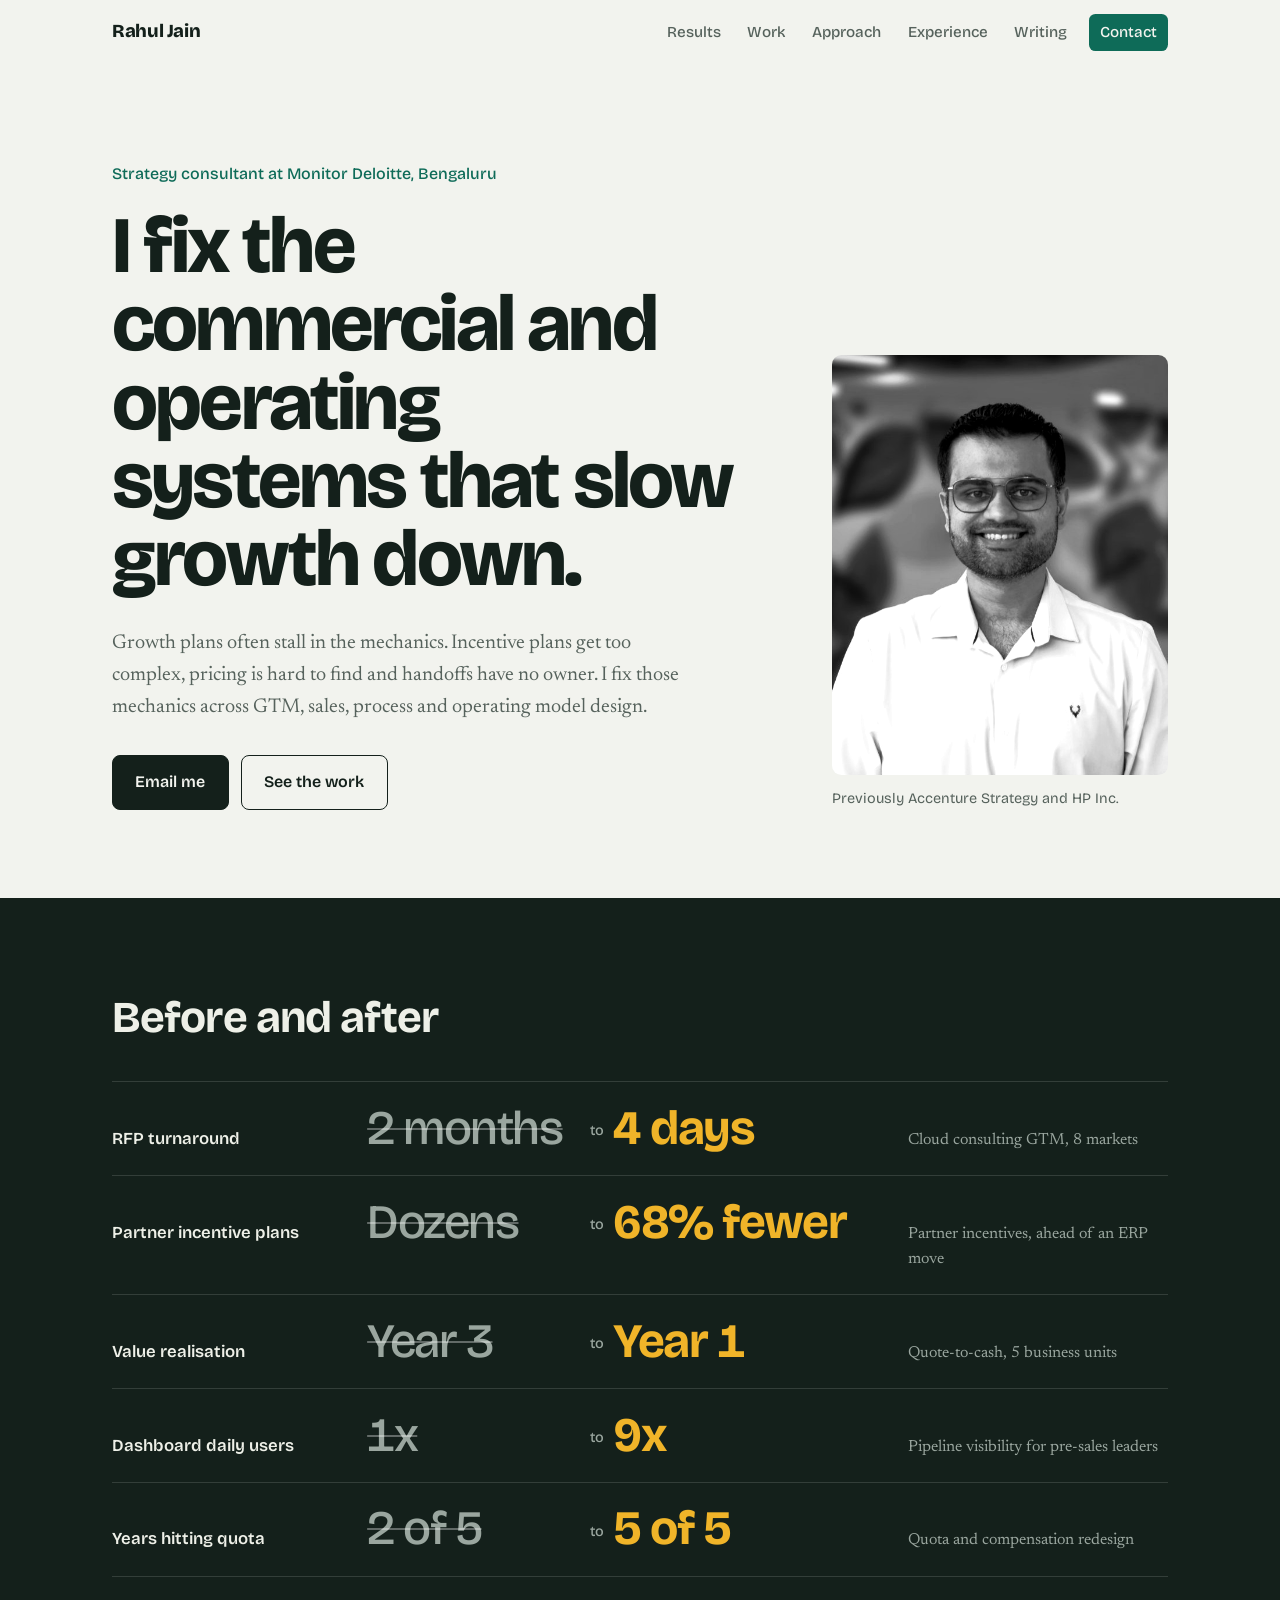
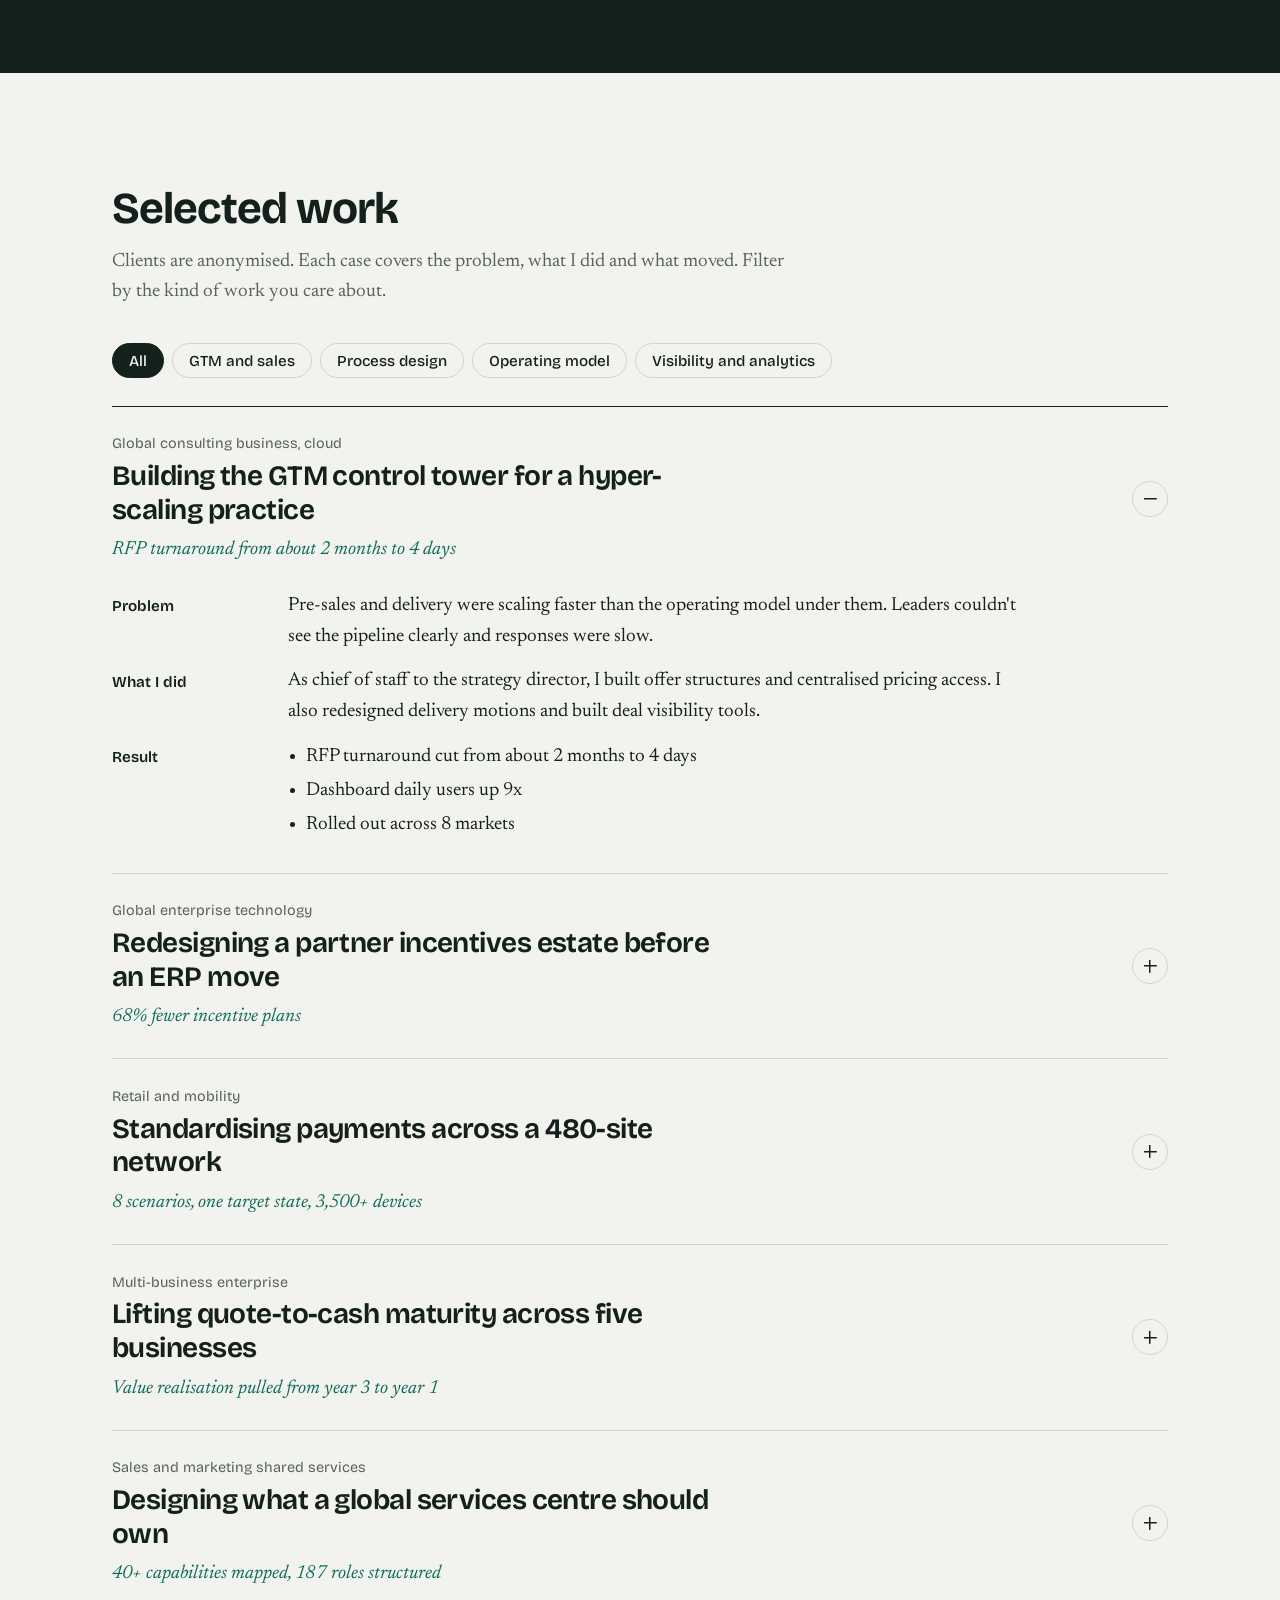
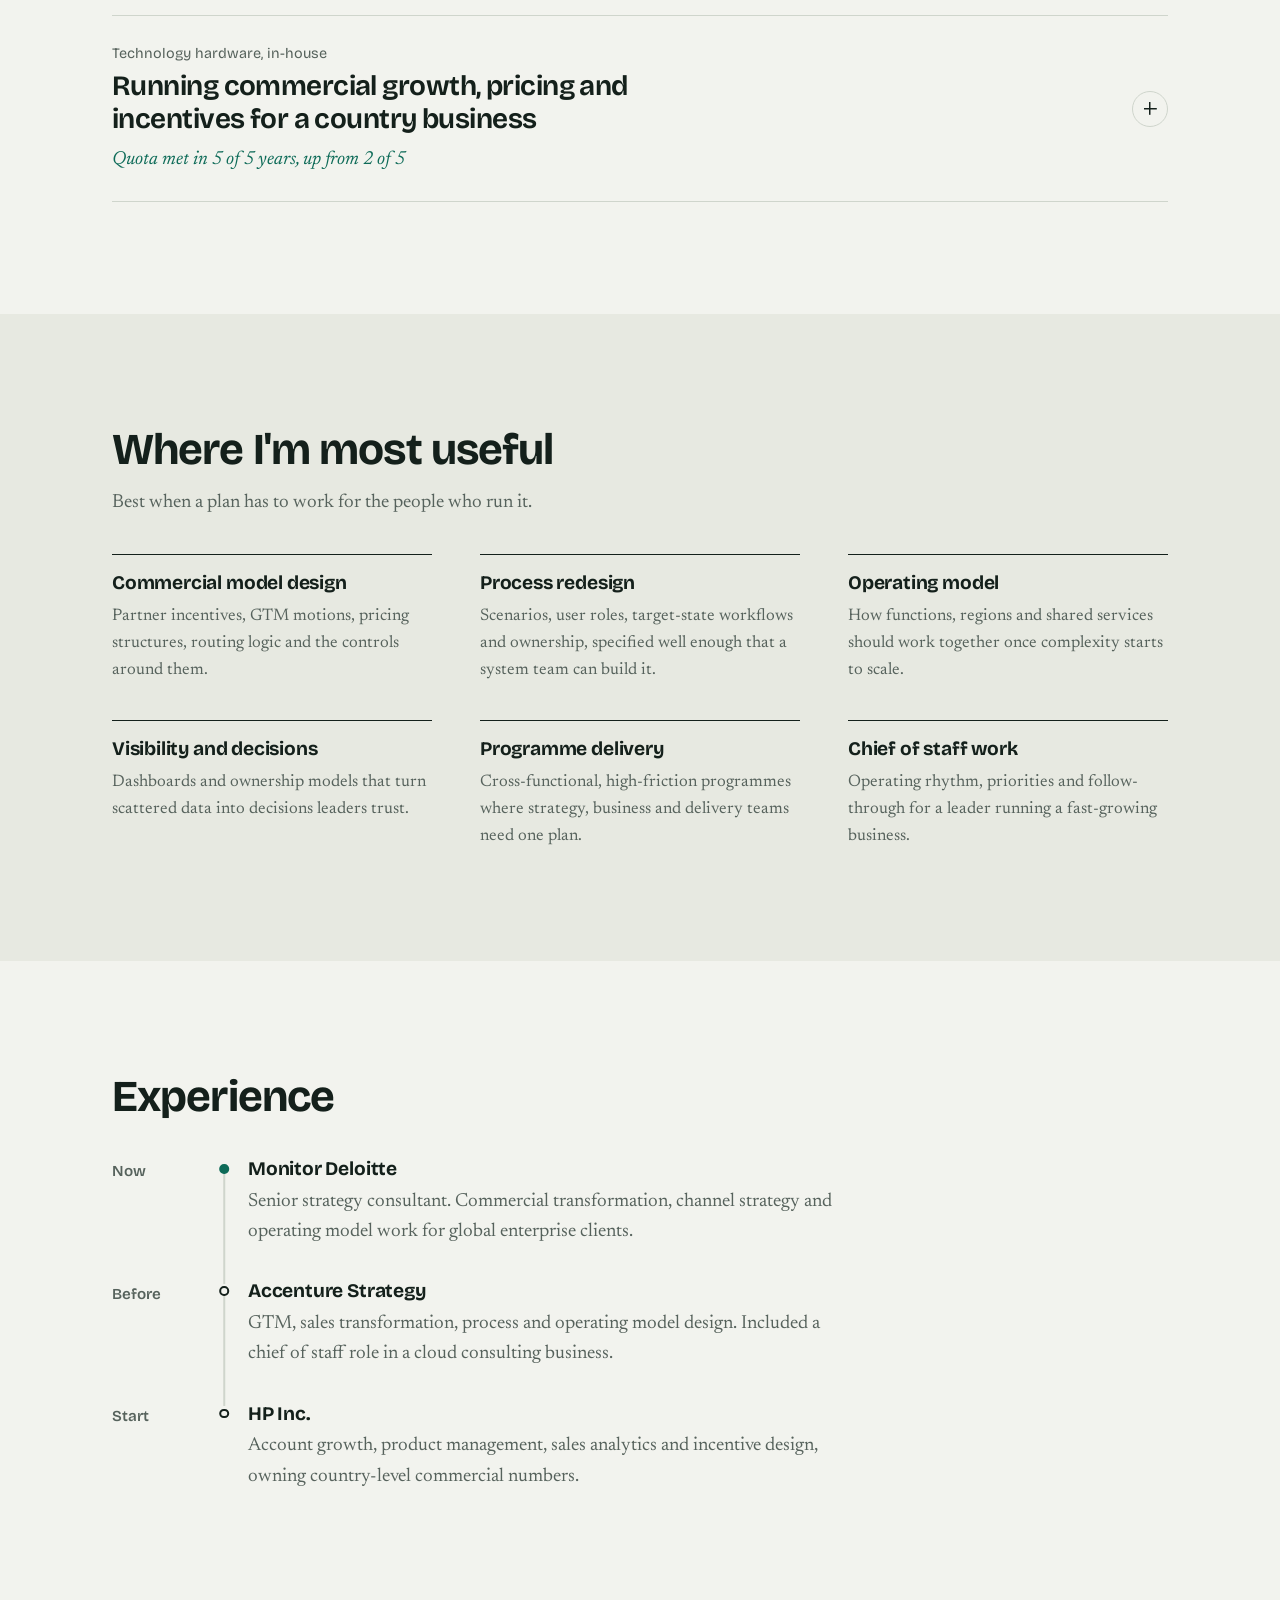
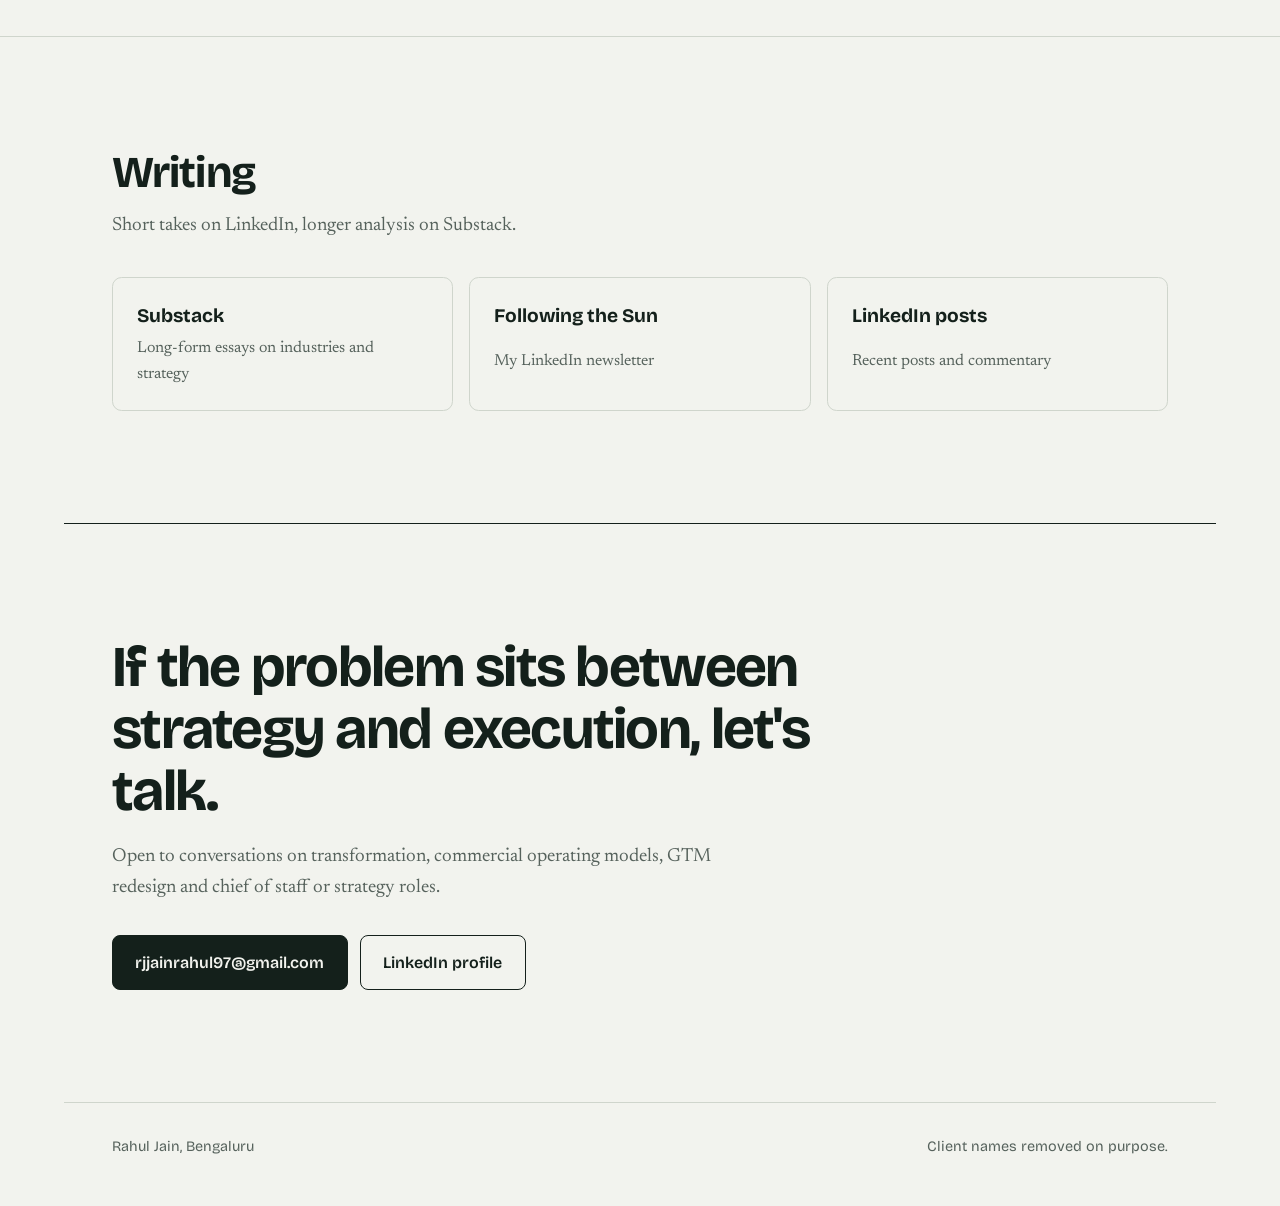
==== index.html @ ac982e10 "Launch personal site Co-Authored-By: Claude Opus 5.5 <noreply@anthropic.com> Claude-Session: https:/" ====
<!DOCTYPE html>
<html lang="en-GB">
<head>
    <meta charset="UTF-8">
    <meta name="viewport" content="width=device-width, initial-scale=1.0">
    <title>Rahul Jain | Strategy and transformation consultant</title>
    <meta name="description" content="Rahul Jain is a strategy and transformation consultant at Monitor Deloitte, Bengaluru. He redesigns GTM, commercial and operating systems so growth plans actually run.">
    <meta property="og:title" content="Rahul Jain | Strategy and transformation consultant">
    <meta property="og:description" content="Redesigning GTM, commercial and operating systems so growth plans actually run.">
    <meta property="og:image" content="./Profile.jpg">
    <meta name="theme-color" content="#f2f3ee">
    <link rel="preconnect" href="https://fonts.googleapis.com">
    <link rel="preconnect" href="https://fonts.gstatic.com" crossorigin>
    <link href="https://fonts.googleapis.com/css2?family=Bricolage+Grotesque:opsz,wght@12..96,400..800&family=Newsreader:ital,opsz,wght@0,6..72,400;0,6..72,500;1,6..72,400&display=swap" rel="stylesheet">
    <link rel="stylesheet" href="./styles.css">
</head>
<body>
    <a class="skip" href="#main">Skip to content</a>

    <header class="bar">
        <div class="bar-inner">
            <a class="name" href="#top">Rahul Jain</a>
            <nav aria-label="Sections">
                <a href="#shifts">Results</a>
                <a href="#work">Work</a>
                <a href="#approach">Approach</a>
                <a href="#experience">Experience</a>
                <a href="#writing">Writing</a>
                <a class="nav-cta" href="#contact">Contact</a>
            </nav>
        </div>
    </header>

    <main id="main">
        <section class="hero" id="top">
            <div class="hero-text">
                <p class="role">Strategy consultant at Monitor Deloitte, Bengaluru</p>
                <h1>I fix the commercial and operating systems that slow growth down.</h1>
                <p class="lede">Growth plans often stall in the mechanics. Incentive plans get too complex, pricing is hard to find and handoffs have no owner. I fix those mechanics across GTM, sales, process and operating model design.</p>
                <div class="actions">
                    <a class="btn btn-solid" href="mailto:rjjainrahul97@gmail.com">Email me</a>
                    <a class="btn btn-line" href="#work">See the work</a>
                </div>
            </div>
            <figure class="portrait">
                <img src="./Profile.jpg" alt="Rahul Jain" width="719" height="722">
                <figcaption>Previously Accenture Strategy and HP Inc.</figcaption>
            </figure>
        </section>

        <section class="shifts" id="shifts" aria-labelledby="shifts-title">
            <div class="wrap">
                <h2 id="shifts-title">Before and after</h2>
                <ol class="shift-list">
                    <li>
                        <a href="#case-cloud">
                            <span class="metric">RFP turnaround</span>
                            <span class="from">2 months</span>
                            <span class="to">4 days</span>
                            <span class="ctx">Cloud consulting GTM, 8 markets</span>
                        </a>
                    </li>
                    <li>
                        <a href="#case-incentives">
                            <span class="metric">Partner incentive plans</span>
                            <span class="from">Dozens</span>
                            <span class="to">68% fewer</span>
                            <span class="ctx">Partner incentives, ahead of an ERP move</span>
                        </a>
                    </li>
                    <li>
                        <a href="#case-qtc">
                            <span class="metric">Value realisation</span>
                            <span class="from">Year 3</span>
                            <span class="to">Year 1</span>
                            <span class="ctx">Quote-to-cash, 5 business units</span>
                        </a>
                    </li>
                    <li>
                        <a href="#case-cloud">
                            <span class="metric">Dashboard daily users</span>
                            <span class="from">1x</span>
                            <span class="to">9x</span>
                            <span class="ctx">Pipeline visibility for pre-sales leaders</span>
                        </a>
                    </li>
                    <li>
                        <a href="#case-growth">
                            <span class="metric">Years hitting quota</span>
                            <span class="from">2 of 5</span>
                            <span class="to">5 of 5</span>
                            <span class="ctx">Quota and compensation redesign</span>
                        </a>
                    </li>
                </ol>
            </div>
        </section>

        <section class="work wrap" id="work" aria-labelledby="work-title">
            <div class="head">
                <h2 id="work-title">Selected work</h2>
                <p>Clients are anonymised. Each case covers the problem, what I did and what moved. Filter by the kind of work you care about.</p>
            </div>

            <div class="filters" role="group" aria-label="Filter cases">
                <button type="button" aria-pressed="true" data-filter="all">All</button>
                <button type="button" aria-pressed="false" data-filter="gtm">GTM and sales</button>
                <button type="button" aria-pressed="false" data-filter="process">Process design</button>
                <button type="button" aria-pressed="false" data-filter="opmodel">Operating model</button>
                <button type="button" aria-pressed="false" data-filter="insight">Visibility and analytics</button>
            </div>

            <div class="cases">
                <details class="case" id="case-cloud" data-tags="gtm insight" open>
                    <summary>
                        <span class="sector">Global consulting business, cloud</span>
                        <span class="case-title">Building the GTM control tower for a hyper-scaling practice</span>
                        <span class="headline-result">RFP turnaround from about 2 months to 4 days</span>
                    </summary>
                    <div class="case-body">
                        <dl>
                            <dt>Problem</dt>
                            <dd>Pre-sales and delivery were scaling faster than the operating model under them. Leaders couldn't see the pipeline clearly and responses were slow.</dd>
                            <dt>What I did</dt>
                            <dd>As chief of staff to the strategy director, I built offer structures and centralised pricing access. I also redesigned delivery motions and built deal visibility tools.</dd>
                            <dt>Result</dt>
                            <dd>
                                <ul>
                                    <li>RFP turnaround cut from about 2 months to 4 days</li>
                                    <li>Dashboard daily users up 9x</li>
                                    <li>Rolled out across 8 markets</li>
                                </ul>
                            </dd>
                        </dl>
                    </div>
                </details>

                <details class="case" id="case-incentives" data-tags="gtm process">
                    <summary>
                        <span class="sector">Global enterprise technology</span>
                        <span class="case-title">Redesigning a partner incentives estate before an ERP move</span>
                        <span class="headline-result">68% fewer incentive plans</span>
                    </summary>
                    <div class="case-body">
                        <dl>
                            <dt>Problem</dt>
                            <dd>Dozens of incentive plans, unclear partner classifications and a legacy structure that couldn't support the coming ERP migration.</dd>
                            <dt>What I did</dt>
                            <dd>Assessed channel performance, partner types and product hierarchies. Then rebuilt the incentives framework to cut plans and tie payouts to revenue.</dd>
                            <dt>Result</dt>
                            <dd>
                                <ul>
                                    <li>Incentive plan count down 68%</li>
                                    <li>Payouts better aligned to revenue, so channel spend became easier to forecast</li>
                                    <li>A structure the new ERP can run without manual workarounds</li>
                                </ul>
                            </dd>
                        </dl>
                    </div>
                </details>

                <details class="case" id="case-payments" data-tags="process">
                    <summary>
                        <span class="sector">Retail and mobility</span>
                        <span class="case-title">Standardising payments across a 480-site network</span>
                        <span class="headline-result">8 scenarios, one target state, 3,500+ devices</span>
                    </summary>
                    <div class="case-body">
                        <dl>
                            <dt>Problem</dt>
                            <dd>Fragmented tools and inconsistent payment flows in a $4.3B revenue business. All of it had to move to one platform.</dd>
                            <dt>What I did</dt>
                            <dd>Mapped every scenario permutation, defined process ownership, documented target-state risks and dependencies, and planned the product transition.</dd>
                            <dt>Result</dt>
                            <dd>
                                <ul>
                                    <li>8 engagement scenarios standardised</li>
                                    <li>Transition logic for 3,500+ devices across 480 sites</li>
                                </ul>
                            </dd>
                        </dl>
                    </div>
                </details>

                <details class="case" id="case-qtc" data-tags="process gtm">
                    <summary>
                        <span class="sector">Multi-business enterprise</span>
                        <span class="case-title">Lifting quote-to-cash maturity across five businesses</span>
                        <span class="headline-result">Value realisation pulled from year 3 to year 1</span>
                    </summary>
                    <div class="case-body">
                        <dl>
                            <dt>Problem</dt>
                            <dd>Five business units sat at different maturity levels, with friction across quoting, commercial process and services operations. $1.2B turnover was at stake.</dd>
                            <dt>What I did</dt>
                            <dd>Ran current and target-state workshops and found the bottlenecks. Designed a staged path that reuses existing tools first and builds only the gaps.</dd>
                            <dt>Result</dt>
                            <dd>
                                <ul>
                                    <li>A phased roadmap across 5 business units</li>
                                    <li>First value expected in year 1 instead of year 3</li>
                                </ul>
                            </dd>
                        </dl>
                    </div>
                </details>

                <details class="case" id="case-gbs" data-tags="opmodel process">
                    <summary>
                        <span class="sector">Sales and marketing shared services</span>
                        <span class="case-title">Designing what a global services centre should own</span>
                        <span class="headline-result">40+ capabilities mapped, 187 roles structured</span>
                    </summary>
                    <div class="case-body">
                        <dl>
                            <dt>Problem</dt>
                            <dd>Nobody had a clear view of what to centralise or who owned each process. How the centre and business units should work together was also unclear.</dd>
                            <dt>What I did</dt>
                            <dd>Assessed the current state and mapped 40+ capability areas. Designed target-state processes and matched the organisation design to hiring waves.</dd>
                            <dt>Result</dt>
                            <dd>
                                <ul>
                                    <li>47 detailed process areas designed</li>
                                    <li>Future structure agreed for 187 FTE</li>
                                </ul>
                            </dd>
                        </dl>
                    </div>
                </details>

                <details class="case" id="case-growth" data-tags="gtm insight">
                    <summary>
                        <span class="sector">Technology hardware, in-house</span>
                        <span class="case-title">Running commercial growth, pricing and incentives for a country business</span>
                        <span class="headline-result">Quota met in 5 of 5 years, up from 2 of 5</span>
                    </summary>
                    <div class="case-body">
                        <dl>
                            <dt>Problem</dt>
                            <dd>Commercial teams needed sharper targeting, firmer pricing discipline and cleaner incentives to grow complex accounts.</dd>
                            <dt>What I did</dt>
                            <dd>Designed quota logic and revised compensation levers. Improved category mix and used customer-level analysis to grow large accounts.</dd>
                            <dt>Result</dt>
                            <dd>
                                <ul>
                                    <li>Above 100% of target across multiple years</li>
                                    <li>Premium portfolio and attach sales up 200%</li>
                                </ul>
                            </dd>
                        </dl>
                    </div>
                </details>
            </div>
            <p class="empty" hidden>No cases in this filter yet. <button type="button" data-filter="all">Show all work</button></p>
        </section>

        <section class="approach" id="approach" aria-labelledby="approach-title">
            <div class="wrap">
                <div class="head">
                    <h2 id="approach-title">Where I'm most useful</h2>
                    <p>Best when a plan has to work for the people who run it.</p>
                </div>
                <div class="approach-grid">
                    <div>
                        <h3>Commercial model design</h3>
                        <p>Partner incentives, GTM motions, pricing structures, routing logic and the controls around them.</p>
                    </div>
                    <div>
                        <h3>Process redesign</h3>
                        <p>Scenarios, user roles, target-state workflows and ownership, specified well enough that a system team can build it.</p>
                    </div>
                    <div>
                        <h3>Operating model</h3>
                        <p>How functions, regions and shared services should work together once complexity starts to scale.</p>
                    </div>
                    <div>
                        <h3>Visibility and decisions</h3>
                        <p>Dashboards and ownership models that turn scattered data into decisions leaders trust.</p>
                    </div>
                    <div>
                        <h3>Programme delivery</h3>
                        <p>Cross-functional, high-friction programmes where strategy, business and delivery teams need one plan.</p>
                    </div>
                    <div>
                        <h3>Chief of staff work</h3>
                        <p>Operating rhythm, priorities and follow-through for a leader running a fast-growing business.</p>
                    </div>
                </div>
            </div>
        </section>

        <section class="experience wrap" id="experience" aria-labelledby="exp-title">
            <div class="head">
                <h2 id="exp-title">Experience</h2>
            </div>
            <ol class="timeline">
                <li>
                    <span class="when">Now</span>
                    <div>
                        <h3>Monitor Deloitte</h3>
                        <p>Senior strategy consultant. Commercial transformation, channel strategy and operating model work for global enterprise clients.</p>
                    </div>
                </li>
                <li>
                    <span class="when">Before</span>
                    <div>
                        <h3>Accenture Strategy</h3>
                        <p>GTM, sales transformation, process and operating model design. Included a chief of staff role in a cloud consulting business.</p>
                    </div>
                </li>
                <li>
                    <span class="when">Start</span>
                    <div>
                        <h3>HP Inc.</h3>
                        <p>Account growth, product management, sales analytics and incentive design, owning country-level commercial numbers.</p>
                    </div>
                </li>
            </ol>
        </section>

        <section class="writing" id="writing" aria-labelledby="writing-title">
            <div class="wrap">
                <div class="head">
                    <h2 id="writing-title">Writing</h2>
                    <p>Short takes on LinkedIn, longer analysis on Substack.</p>
                </div>
                <ul class="links">
                    <li>
                        <a href="https://rjjainrahul97.substack.com/" target="_blank" rel="noreferrer">
                            <strong>Substack</strong>
                            <span>Long-form essays on industries and strategy</span>
                        </a>
                    </li>
                    <li>
                        <a href="https://www.linkedin.com/newsletters/following-the-sun-7413924830917619712/" target="_blank" rel="noreferrer">
                            <strong>Following the Sun</strong>
                            <span>My LinkedIn newsletter</span>
                        </a>
                    </li>
                    <li>
                        <a href="https://www.linkedin.com/in/rjjainrahul97/recent-activity/all/" target="_blank" rel="noreferrer">
                            <strong>LinkedIn posts</strong>
                            <span>Recent posts and commentary</span>
                        </a>
                    </li>
                </ul>
            </div>
        </section>

        <section class="contact wrap" id="contact" aria-labelledby="contact-title">
            <h2 id="contact-title">If the problem sits between strategy and execution, let's talk.</h2>
            <p>Open to conversations on transformation, commercial operating models, GTM redesign and chief of staff or strategy roles.</p>
            <div class="actions">
                <a class="btn btn-solid" href="mailto:rjjainrahul97@gmail.com">rjjainrahul97@gmail.com</a>
                <a class="btn btn-line" href="https://www.linkedin.com/in/rjjainrahul97" target="_blank" rel="noreferrer">LinkedIn profile</a>
            </div>
        </section>
    </main>

    <footer class="foot wrap">
        <p>Rahul Jain, Bengaluru</p>
        <p>Client names removed on purpose.</p>
    </footer>

    <script src="./app.js" defer></script>
</body>
</html>
---- styles.css ----
:root {
    --paper: #f2f3ee;
    --paper-2: #e7e9e1;
    --ink: #14201b;
    --muted: #56625c;
    --rule: #cfd5cc;
    --accent: #0e6b58;
    --mark: #f0b429;
    --band: #14201b;
    --band-ink: #eef0e8;
    --band-muted: #9aa69f;

    --display: "Bricolage Grotesque", system-ui, sans-serif;
    --text: "Newsreader", Georgia, serif;

    --gutter: clamp(1rem, 4vw, 3rem);
    --max: 72rem;
}

@media (prefers-color-scheme: dark) {
    :root {
        --paper: #0f1713;
        --paper-2: #17211c;
        --ink: #e8ebe4;
        --muted: #a2ada6;
        --rule: #2b3832;
        --accent: #5fc3a8;
        --band: #1a2620;
        --band-ink: #eef0e8;
        --band-muted: #93a199;
    }
}

*, *::before, *::after { box-sizing: border-box; }

html { scroll-behavior: smooth; scroll-padding-top: 4.5rem; }

body {
    margin: 0;
    background: var(--paper);
    color: var(--ink);
    font-family: var(--text);
    font-size: 1.1875rem;
    line-height: 1.6;
    -webkit-font-smoothing: antialiased;
}

img { max-width: 100%; height: auto; display: block; }

a { color: inherit; }

h1, h2, h3 {
    font-family: var(--display);
    font-weight: 700;
    line-height: 1.08;
    letter-spacing: -0.02em;
    margin: 0;
}

h2 { font-size: clamp(1.9rem, 4vw, 2.75rem); }
h3 { font-size: 1.2rem; letter-spacing: -0.01em; line-height: 1.25; }

p { margin: 0; }

:focus-visible {
    outline: 3px solid var(--mark);
    outline-offset: 3px;
    border-radius: 2px;
}

.wrap {
    width: 100%;
    max-width: var(--max);
    margin-inline: auto;
    padding-inline: var(--gutter);
}

.skip {
    position: absolute;
    left: -999px;
    top: 0.5rem;
    background: var(--ink);
    color: var(--paper);
    padding: 0.5rem 1rem;
    z-index: 20;
}
.skip:focus { left: 0.5rem; }

/* Header */

.bar {
    position: sticky;
    top: 0;
    z-index: 10;
    background: var(--paper);
    border-bottom: 1px solid transparent;
    transition: border-color 0.2s;
}
.bar.scrolled { border-bottom-color: var(--rule); }

.bar-inner {
    max-width: var(--max);
    margin-inline: auto;
    padding: 0.85rem var(--gutter);
    display: flex;
    align-items: center;
    gap: 1.5rem;
}

.name {
    font-family: var(--display);
    font-weight: 800;
    font-size: 1.15rem;
    text-decoration: none;
    white-space: nowrap;
    letter-spacing: -0.02em;
}

.bar nav {
    display: flex;
    gap: 0.25rem;
    margin-left: auto;
    font-family: var(--display);
    font-size: 0.95rem;
    font-weight: 500;
}

.bar nav a {
    text-decoration: none;
    padding: 0.4rem 0.7rem;
    border-radius: 0.4rem;
    color: var(--muted);
    white-space: nowrap;
}
.bar nav a:hover { color: var(--ink); }
.bar nav a[aria-current="true"] { color: var(--ink); background: var(--paper-2); }
.bar nav .nav-cta { color: var(--paper); background: var(--ink); margin-left: 0.4rem; }
.bar nav .nav-cta:hover, .bar nav .nav-cta[aria-current="true"] { color: var(--paper); background: var(--accent); }

@media (max-width: 760px) {
    .bar-inner { flex-direction: column; align-items: stretch; gap: 0.35rem; padding-block: 0.6rem 0.4rem; }
    .bar nav {
        margin-left: calc(var(--gutter) * -1);
        margin-right: calc(var(--gutter) * -1);
        padding-inline: calc(var(--gutter) - 0.7rem);
        overflow-x: auto;
        scrollbar-width: none;
        }
    .bar nav::-webkit-scrollbar { display: none; }
    html { scroll-padding-top: 6.5rem; }
}

/* Buttons */

.actions { display: flex; flex-wrap: wrap; gap: 0.75rem; margin-top: 2rem; }

.btn {
    font-family: var(--display);
    font-weight: 600;
    font-size: 1rem;
    text-decoration: none;
    padding: 0.85rem 1.4rem;
    border-radius: 0.5rem;
    border: 1.5px solid var(--ink);
    transition: background 0.15s, color 0.15s;
}
.btn-solid { background: var(--ink); color: var(--paper); }
.btn-solid:hover { background: var(--accent); border-color: var(--accent); }
.btn-line:hover { background: var(--ink); color: var(--paper); }

/* Hero */

.hero {
    max-width: var(--max);
    margin-inline: auto;
    padding: clamp(2.5rem, 8vw, 6rem) var(--gutter) clamp(3rem, 8vw, 5.5rem);
    display: grid;
    grid-template-columns: minmax(0, 1.7fr) minmax(0, 1fr);
    gap: clamp(2rem, 5vw, 4.5rem);
    align-items: end;
}

.role {
    font-family: var(--display);
    font-weight: 500;
    color: var(--accent);
    font-size: 1rem;
    margin-bottom: 1.25rem;
}

h1 {
    font-size: clamp(2.6rem, 6.4vw, 5rem);
    font-weight: 750;
    letter-spacing: -0.035em;
    line-height: 0.98;
    max-width: 14ch;
}

.lede {
    margin-top: 1.75rem;
    max-width: 36rem;
    color: var(--muted);
    font-size: 1.25rem;
}

.portrait { margin: 0; justify-self: end; width: 100%; max-width: 21rem; }
.portrait img {
    width: 100%;
    aspect-ratio: 4 / 5;
    object-fit: cover;
    object-position: 50% 20%;
    border-radius: 0.6rem;
    filter: grayscale(1) contrast(1.05);
}
.portrait figcaption {
    margin-top: 0.75rem;
    font-family: var(--display);
    font-size: 0.9rem;
    color: var(--muted);
}

@media (max-width: 760px) {
    .hero { grid-template-columns: 1fr; }
    .portrait { order: -1; max-width: 9rem; }
    .portrait img { aspect-ratio: 1; border-radius: 50%; }
    .portrait figcaption { display: none; }
}

/* Shifts: the one loud section */

.shifts {
    background: var(--band);
    color: var(--band-ink);
    padding-block: clamp(3.5rem, 8vw, 6rem);
}
.shifts h2 { max-width: 18ch; margin-bottom: 2.5rem; }

.shift-list { list-style: none; margin: 0; padding: 0; border-top: 1px solid #ffffff22; }
.shift-list li { border-bottom: 1px solid #ffffff22; }

.shift-list a {
    display: grid;
    grid-template-columns: minmax(9rem, 1fr) 11.5rem 17.5rem minmax(12rem, 1.2fr);
    align-items: baseline;
    column-gap: clamp(1rem, 3vw, 2.5rem);
    padding-block: 1.35rem;
    text-decoration: none;
}

.metric { font-family: var(--display); font-weight: 600; font-size: 1.05rem; }

.from, .to {
    font-family: var(--display);
    font-size: clamp(1.8rem, 4vw, 3rem);
    font-weight: 700;
    letter-spacing: -0.03em;
    line-height: 1;
    font-variant-numeric: tabular-nums;
    white-space: nowrap;
}
.from {
    color: var(--band-muted);
    font-weight: 500;
    text-decoration: line-through;
    text-decoration-thickness: 2px;
    text-decoration-color: #ffffff55;
}
.to { color: var(--mark); }
.to::before {
    content: "to";
    font-size: 0.9rem;
    font-weight: 500;
    color: var(--band-muted);
    letter-spacing: 0;
    margin-right: 0.6rem;
    vertical-align: middle;
}

.ctx { color: var(--band-muted); font-size: 1rem; }

.shift-list a:hover .metric, .shift-list a:focus-visible .metric { color: var(--mark); }
.shift-list a:hover .ctx { color: var(--band-ink); }

@media (max-width: 860px) {
    .shift-list a { grid-template-columns: auto 1fr; row-gap: 0.4rem; }
    .portrait { justify-self: start; }
    .metric, .ctx { grid-column: 1 / -1; }
    .ctx { order: 4; }
}

/* Section heads */

.work, .experience, .contact { padding-block: clamp(4rem, 9vw, 7rem); }

.head { display: grid; gap: 0.9rem; margin-bottom: 2.25rem; max-width: 42rem; }
.head p { color: var(--muted); }

/* Work */

.filters { display: flex; flex-wrap: wrap; gap: 0.5rem; margin-bottom: 1.75rem; }

.filters button, .empty button {
    font: 500 0.95rem var(--display);
    color: var(--ink);
    background: transparent;
    border: 1.5px solid var(--rule);
    border-radius: 999px;
    padding: 0.45rem 1rem;
    cursor: pointer;
}
.filters button:hover { border-color: var(--ink); }
.filters button[aria-pressed="true"] { background: var(--ink); border-color: var(--ink); color: var(--paper); }

.cases { border-top: 1.5px solid var(--ink); }

.case { border-bottom: 1px solid var(--rule); }
.case[hidden] { display: none; }

.case summary {
    list-style: none;
    cursor: pointer;
    display: grid;
    grid-template-columns: 1fr auto;
    grid-template-areas: "sector icon" "title icon" "result icon";
    column-gap: 1.5rem;
    padding-block: 1.6rem;
}
.case summary::-webkit-details-marker { display: none; }

.case summary::after {
    content: "";
    grid-area: icon;
    align-self: center;
    width: 2.25rem;
    height: 2.25rem;
    border: 1.5px solid var(--rule);
    border-radius: 50%;
    background:
        linear-gradient(var(--ink), var(--ink)) center / 0.8rem 1.5px no-repeat,
        linear-gradient(var(--ink), var(--ink)) center / 1.5px 0.8rem no-repeat;
    transition: transform 0.2s, background-size 0.2s;
}
.case[open] summary::after {
    background:
        linear-gradient(var(--ink), var(--ink)) center / 0.8rem 1.5px no-repeat,
        linear-gradient(var(--ink), var(--ink)) center / 1.5px 0 no-repeat;
}
.case summary:hover::after { border-color: var(--ink); }

.sector { grid-area: sector; font-family: var(--display); font-size: 0.9rem; color: var(--muted); }
.case-title {
    grid-area: title;
    font-family: var(--display);
    font-size: clamp(1.3rem, 2.6vw, 1.75rem);
    font-weight: 650;
    letter-spacing: -0.02em;
    line-height: 1.2;
    margin-top: 0.3rem;
    max-width: 34ch;
}
.headline-result { grid-area: result; margin-top: 0.5rem; color: var(--accent); font-style: italic; }

.case-body { padding-bottom: 2rem; }

.case dl {
    display: grid;
    grid-template-columns: 9rem minmax(0, 46rem);
    gap: 0.9rem 2rem;
    margin: 0;
}
.case dt { font-family: var(--display); font-weight: 600; font-size: 0.95rem; padding-top: 0.2rem; }
.case dd { margin: 0; }
.case dd ul { margin: 0; padding-left: 1.1rem; }
.case dd li + li { margin-top: 0.25rem; }

@media (max-width: 640px) {
    .case dl { grid-template-columns: 1fr; gap: 0.2rem; }
    .case dd + dt { margin-top: 0.9rem; }
}

.empty { padding-top: 1.5rem; color: var(--muted); }

/* Approach */

.approach { background: var(--paper-2); padding-block: clamp(4rem, 9vw, 7rem); }

.approach-grid {
    display: grid;
    grid-template-columns: repeat(auto-fit, minmax(16rem, 1fr));
    gap: 2.25rem 3rem;
}
.approach-grid > div { border-top: 1.5px solid var(--ink); padding-top: 1rem; }
.approach-grid p { margin-top: 0.5rem; color: var(--muted); font-size: 1.05rem; }

/* Experience: a real sequence, so a timeline */

.timeline { list-style: none; margin: 0; padding: 0; max-width: 46rem; }
.timeline li {
    display: grid;
    grid-template-columns: 5.5rem 1fr;
    gap: 1.5rem;
    padding-bottom: 2rem;
    position: relative;
}
.timeline li::before {
    content: "";
    position: absolute;
    left: 7rem;
    top: 0.9rem;
    bottom: -0.3rem;
    width: 1.5px;
    background: var(--rule);
    transform: translateX(-50%);
}
.timeline li:last-child::before { display: none; }
.timeline li > div { padding-left: 1.5rem; position: relative; }
.timeline li > div::before {
    content: "";
    position: absolute;
    left: 0;
    top: 0.45rem;
    width: 0.6rem;
    height: 0.6rem;
    border-radius: 50%;
    background: var(--paper);
    border: 2px solid var(--ink);
    transform: translateX(-50%);
}
.timeline li:first-child > div::before { background: var(--accent); border-color: var(--accent); }
.when { font-family: var(--display); font-weight: 600; color: var(--muted); font-size: 0.95rem; padding-top: 0.15rem; }
.timeline p { margin-top: 0.35rem; color: var(--muted); }

/* Writing */

.writing { border-top: 1px solid var(--rule); padding-block: clamp(4rem, 9vw, 7rem); }
.links { list-style: none; margin: 0; padding: 0; display: grid; grid-template-columns: repeat(auto-fit, minmax(15rem, 1fr)); gap: 1rem; }
.links a {
    display: grid;
    gap: 0.3rem;
    height: 100%;
    padding: 1.4rem 1.5rem;
    border: 1.5px solid var(--rule);
    border-radius: 0.6rem;
    text-decoration: none;
}
.links a:hover { border-color: var(--ink); }
.links strong { font-family: var(--display); font-size: 1.2rem; }
.links span { color: var(--muted); font-size: 1rem; }

/* Contact */

.contact { border-top: 1.5px solid var(--ink); }
.contact h2 { font-size: clamp(2rem, 5vw, 3.6rem); max-width: 20ch; letter-spacing: -0.03em; }
.contact p { margin-top: 1.25rem; color: var(--muted); max-width: 38rem; }

/* Footer */

.foot {
    display: flex;
    flex-wrap: wrap;
    justify-content: space-between;
    gap: 0.5rem;
    padding-block: 2rem 3rem;
    border-top: 1px solid var(--rule);
    font-family: var(--display);
    font-size: 0.9rem;
    color: var(--muted);
}

/* One orchestrated moment: the shifts resolve as they enter view */

@media (prefers-reduced-motion: no-preference) {
    .js .shift-list .to { clip-path: inset(0 100% 0 0); transition: clip-path 0.7s cubic-bezier(.2,.7,.2,1); }
    .js .shift-list li.in .to { clip-path: inset(0 0 0 0); }
    .js .shift-list li:nth-child(2) .to { transition-delay: 0.08s; }
    .js .shift-list li:nth-child(3) .to { transition-delay: 0.16s; }
    .js .shift-list li:nth-child(4) .to { transition-delay: 0.24s; }
    .js .shift-list li:nth-child(5) .to { transition-delay: 0.32s; }
}

@media (prefers-reduced-motion: reduce) {
    html { scroll-behavior: auto; }
}
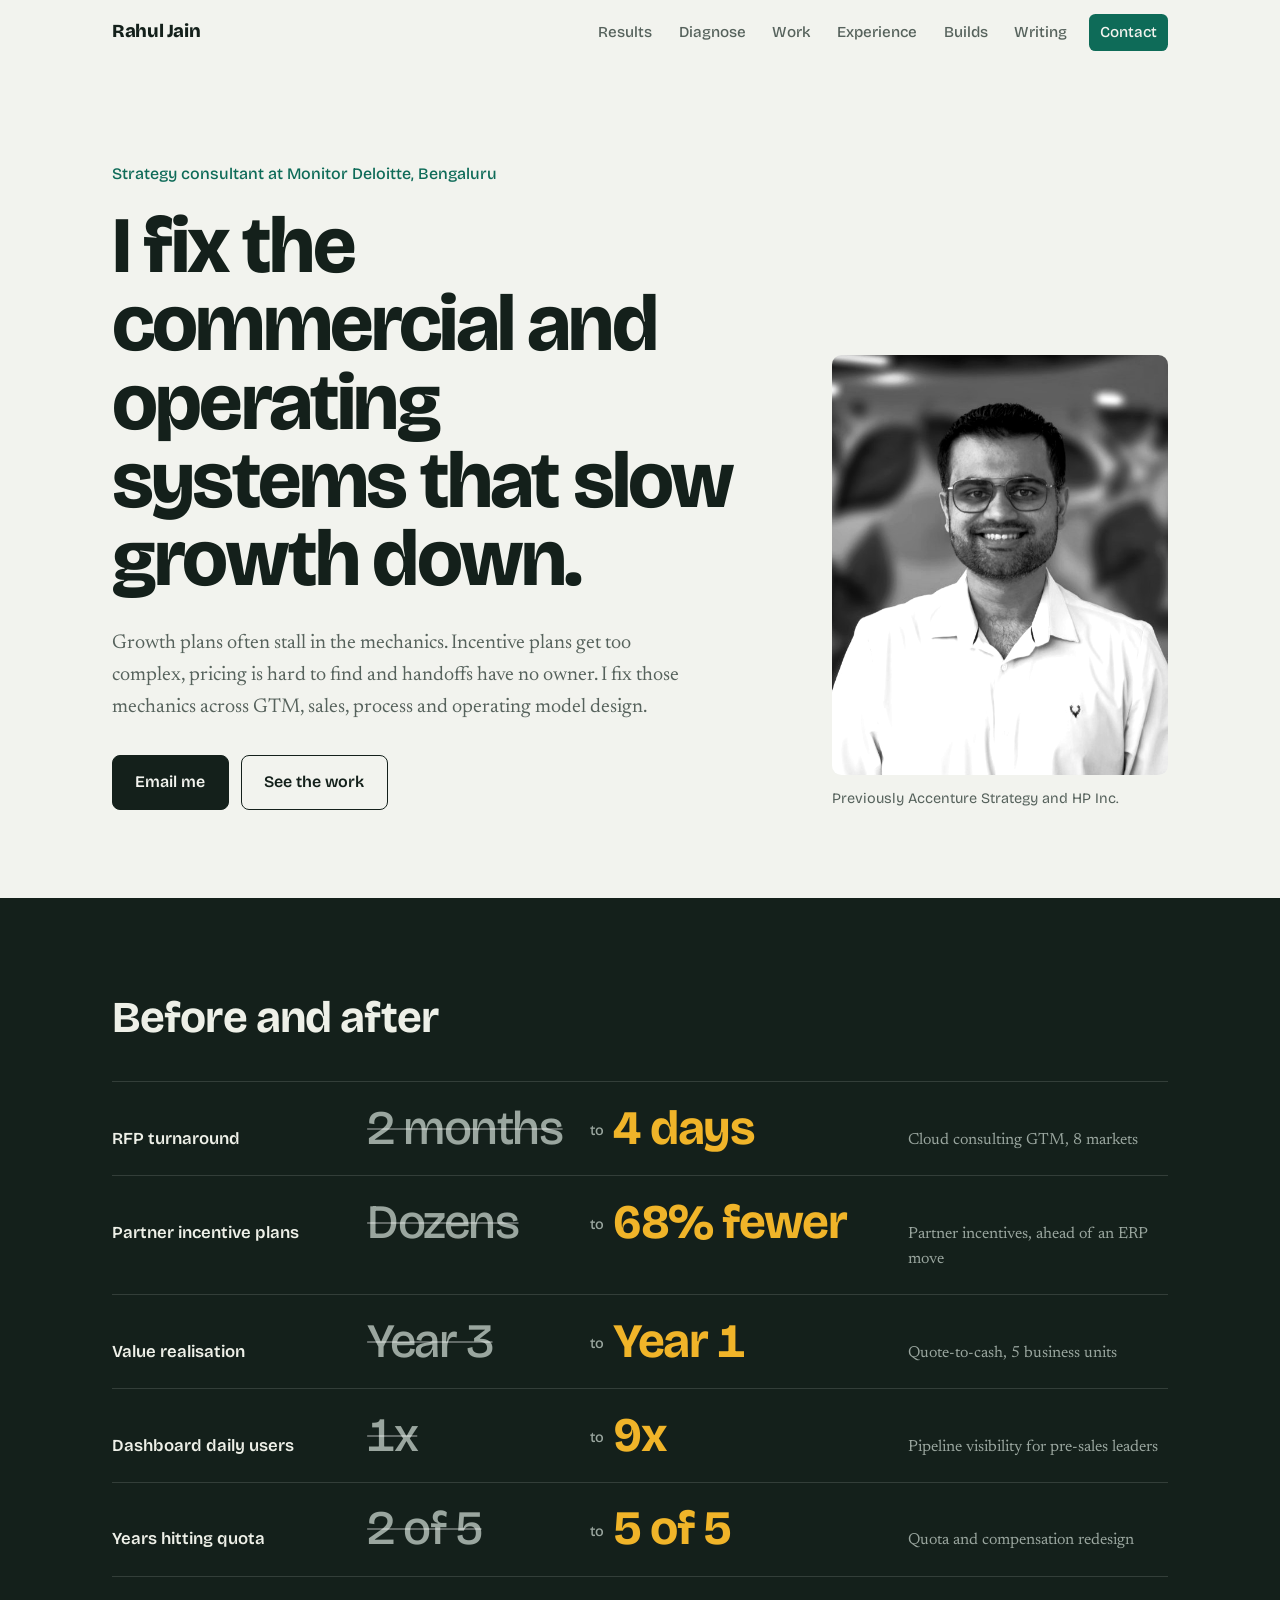
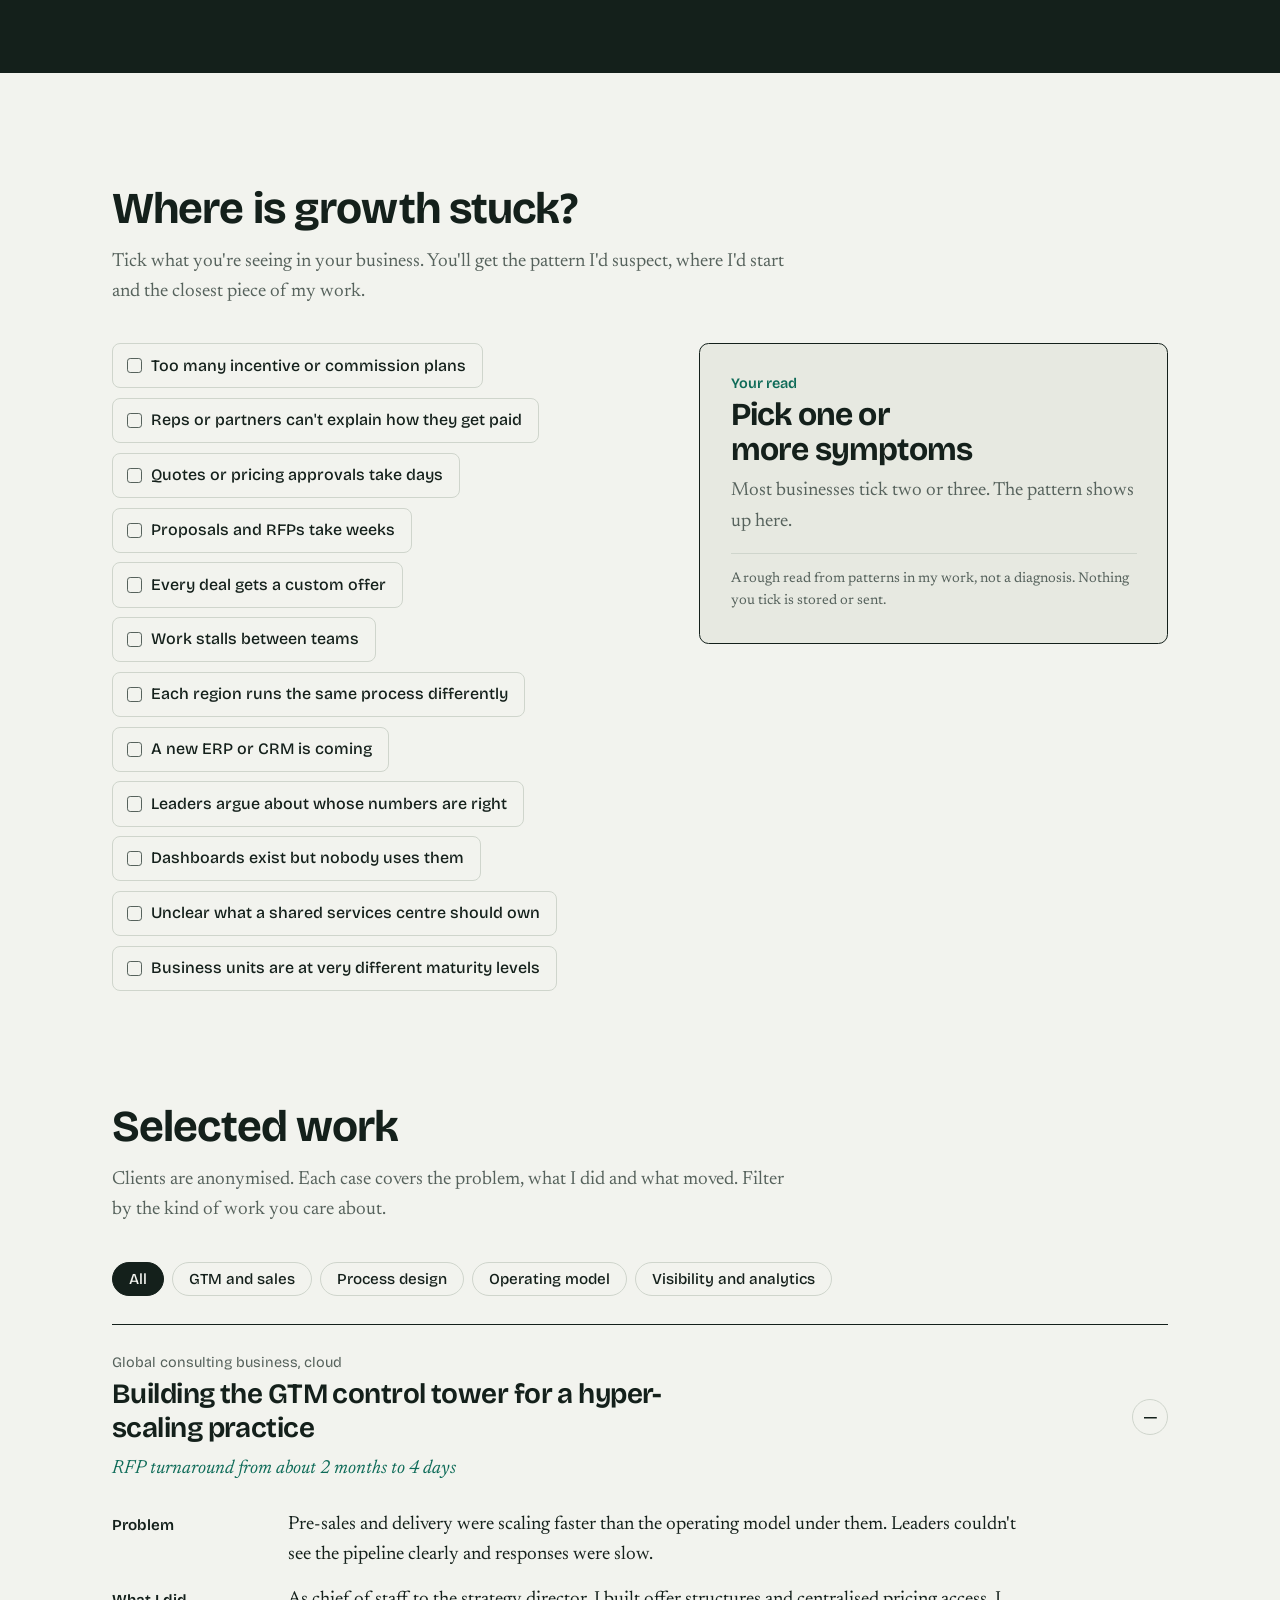
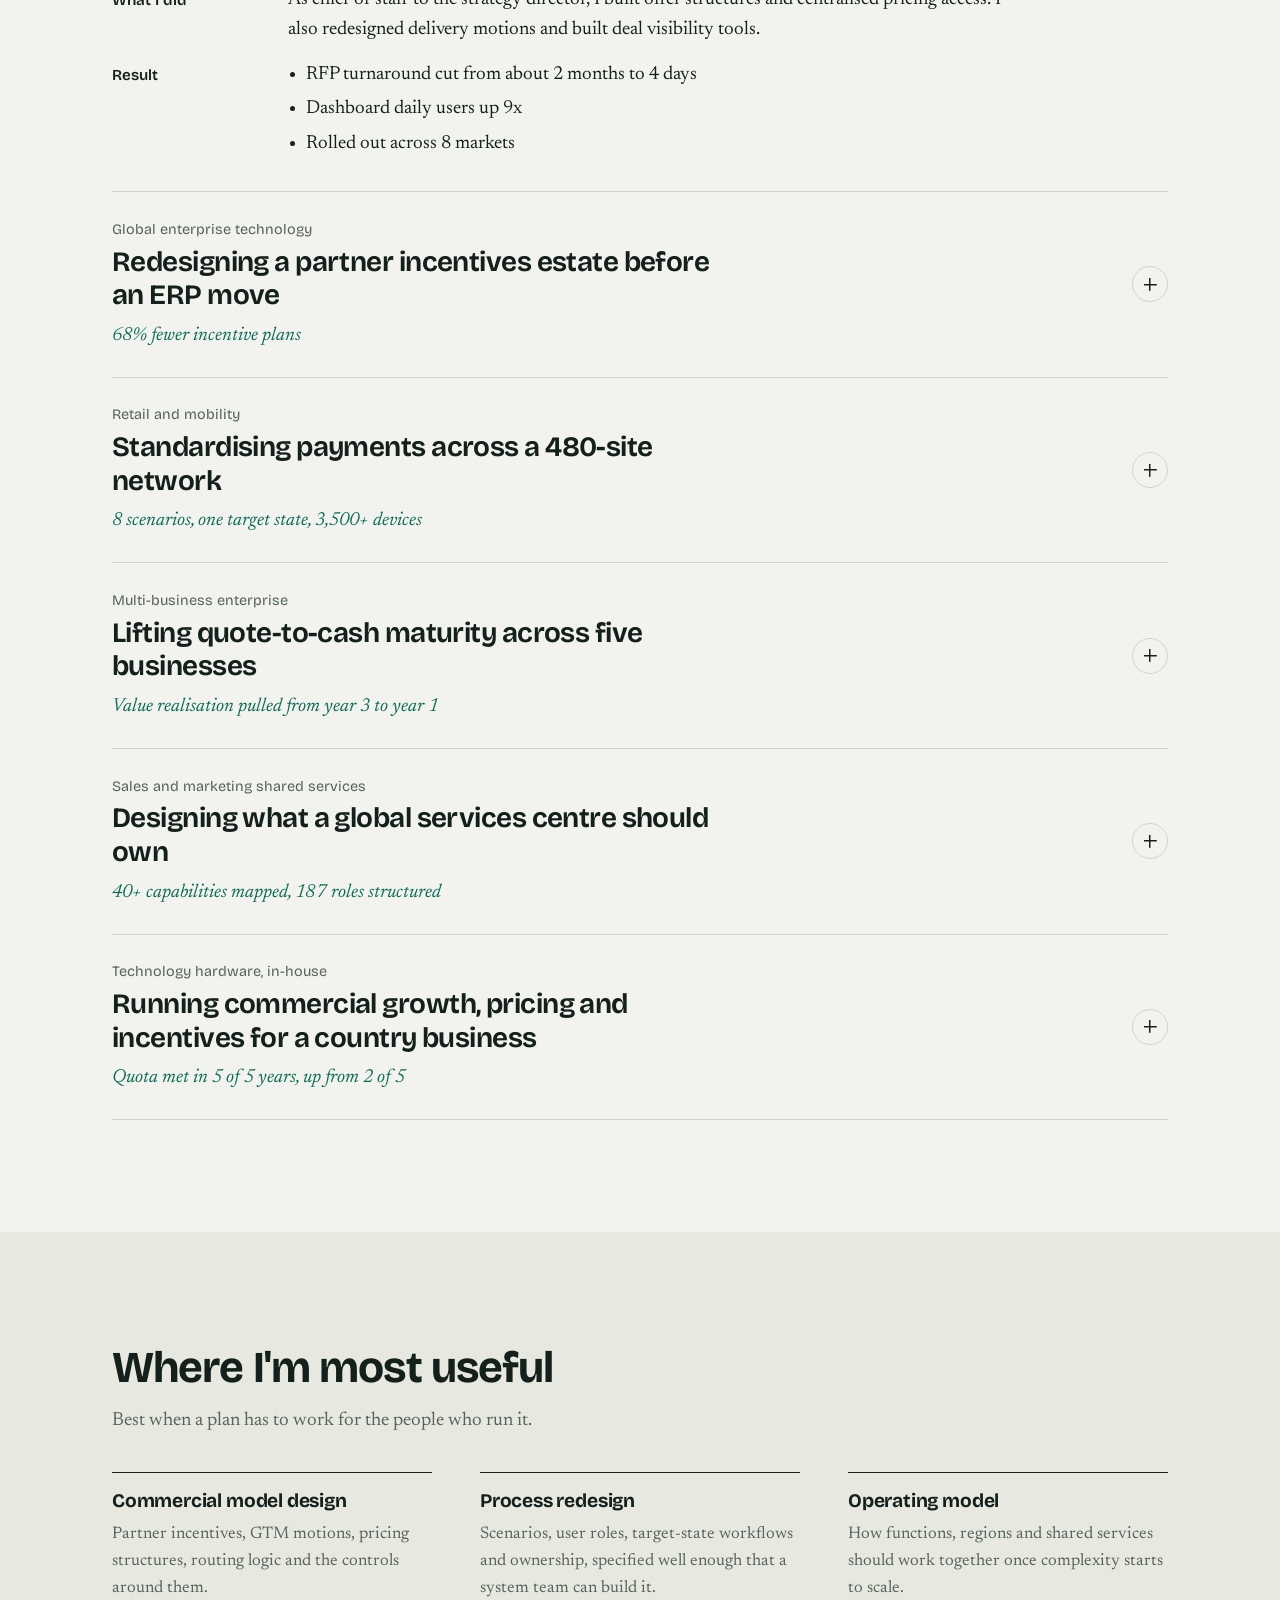
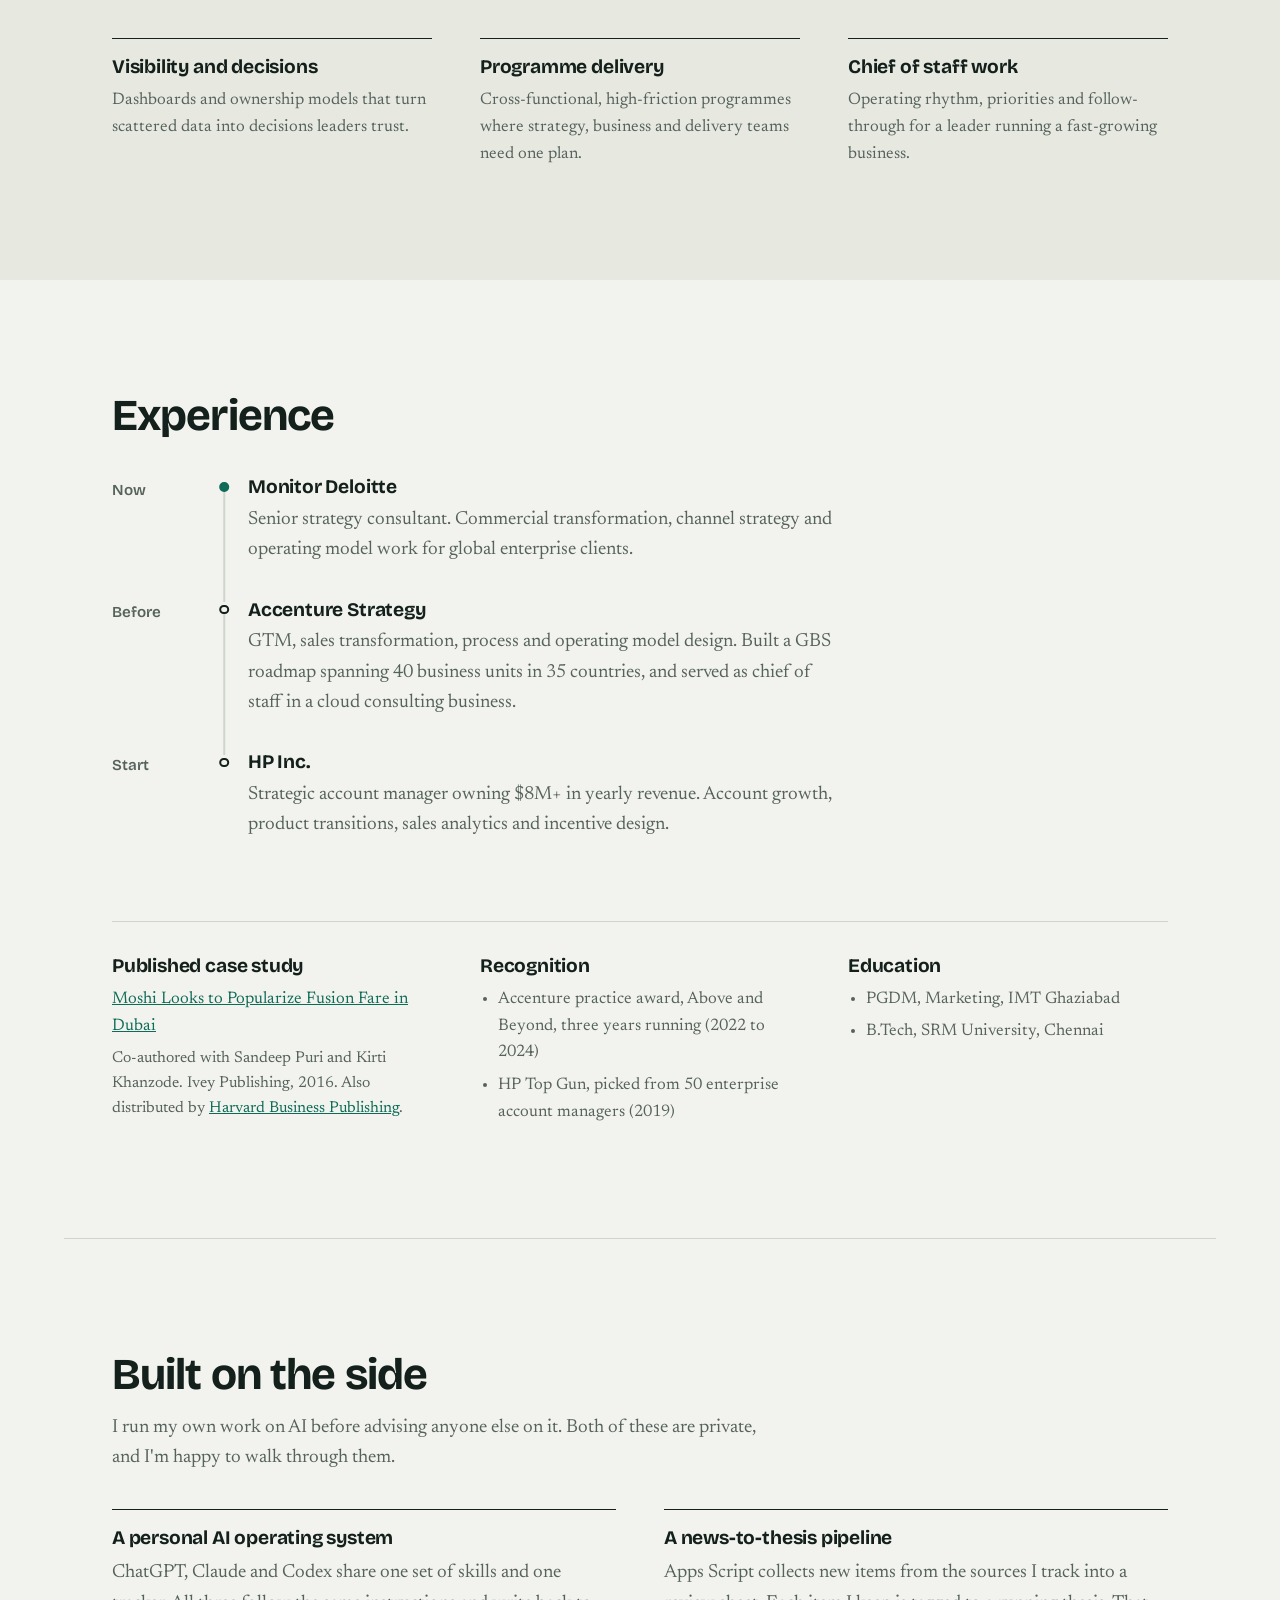
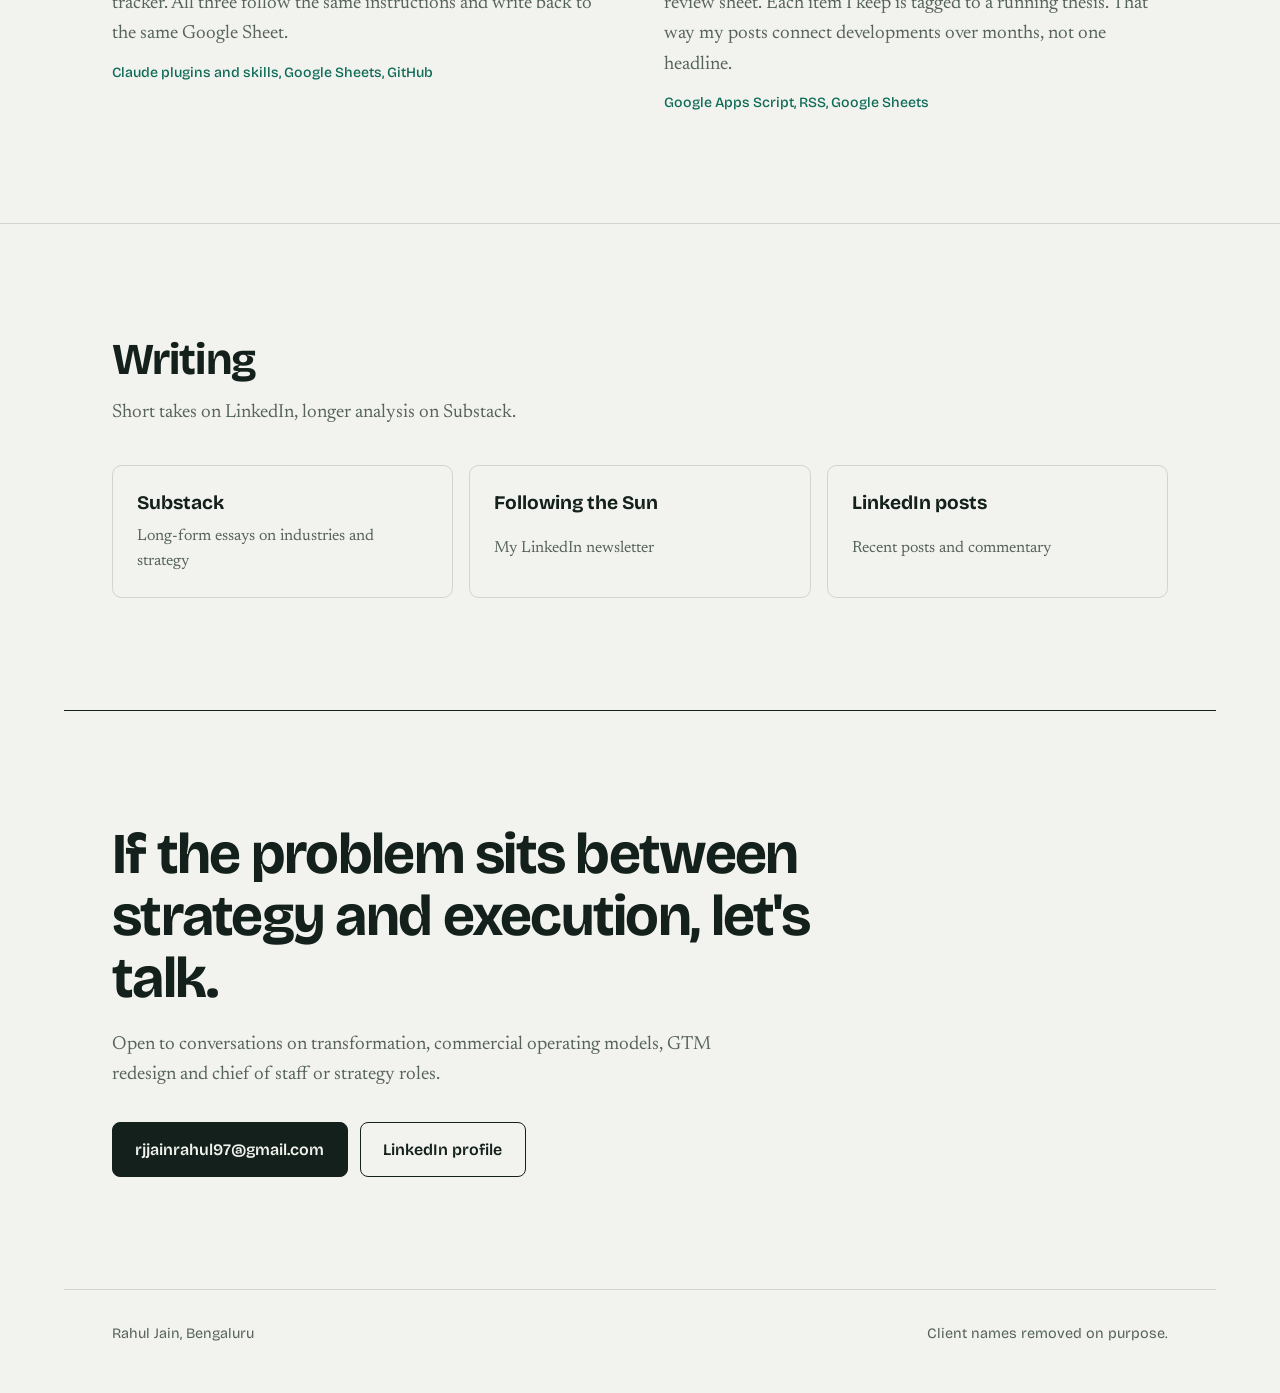
==== commit dd87aff4: "Add growth diagnostic, recognition and side builds (preview) Co-Authored-By: Claude Opus 5.5 <norepl" ====
--- a/index.html
+++ b/index.html
@@ -22,9 +22,10 @@
             <a class="name" href="#top">Rahul Jain</a>
             <nav aria-label="Sections">
                 <a href="#shifts">Results</a>
+                <a href="#diagnose">Diagnose</a>
                 <a href="#work">Work</a>
-                <a href="#approach">Approach</a>
                 <a href="#experience">Experience</a>
+                <a href="#builds">Builds</a>
                 <a href="#writing">Writing</a>
                 <a class="nav-cta" href="#contact">Contact</a>
             </nav>
@@ -96,6 +97,58 @@
             </div>
         </section>
 
+        <section class="diagnose wrap" id="diagnose" aria-labelledby="diag-title">
+            <div class="head">
+                <h2 id="diag-title">Where is growth stuck?</h2>
+                <p>Tick what you're seeing in your business. You'll get the pattern I'd suspect, where I'd start and the closest piece of my work.</p>
+            </div>
+            <div class="diag">
+                <div class="symptoms" role="group" aria-label="Symptoms">
+                    <button type="button" aria-pressed="false" data-s="incent">Too many incentive or commission plans</button>
+                    <button type="button" aria-pressed="false" data-s="paid">Reps or partners can't explain how they get paid</button>
+                    <button type="button" aria-pressed="false" data-s="quote">Quotes or pricing approvals take days</button>
+                    <button type="button" aria-pressed="false" data-s="rfp">Proposals and RFPs take weeks</button>
+                    <button type="button" aria-pressed="false" data-s="custom">Every deal gets a custom offer</button>
+                    <button type="button" aria-pressed="false" data-s="handoff">Work stalls between teams</button>
+                    <button type="button" aria-pressed="false" data-s="regions">Each region runs the same process differently</button>
+                    <button type="button" aria-pressed="false" data-s="system">A new ERP or CRM is coming</button>
+                    <button type="button" aria-pressed="false" data-s="numbers">Leaders argue about whose numbers are right</button>
+                    <button type="button" aria-pressed="false" data-s="dash">Dashboards exist but nobody uses them</button>
+                    <button type="button" aria-pressed="false" data-s="central">Unclear what a shared services centre should own</button>
+                    <button type="button" aria-pressed="false" data-s="maturity">Business units are at very different maturity levels</button>
+                </div>
+                <div class="verdict" id="verdict" aria-live="polite">
+                    <div class="verdict-empty">
+                        <p class="verdict-label">Your read</p>
+                        <p class="verdict-name">Pick one or more symptoms</p>
+                        <p>Most businesses tick two or three. The pattern shows up here.</p>
+                    </div>
+                    <div class="verdict-full" hidden>
+                        <p class="verdict-label">Likely pattern</p>
+                        <p class="verdict-name" data-v="name"></p>
+                        <dl>
+                            <dt>Why it happens</dt>
+                            <dd data-v="cause"></dd>
+                            <dt>Where I'd start</dt>
+                            <dd data-v="start"></dd>
+                            <dt>Closest work</dt>
+                            <dd><a data-v="case" href="#work"></a></dd>
+                        </dl>
+                        <p class="verdict-also" data-v="also" hidden></p>
+                        <div class="verdict-actions">
+                            <a class="btn btn-solid" data-v="mail" href="mailto:rjjainrahul97@gmail.com">Talk it through</a>
+                            <button type="button" class="btn btn-line" data-v="reset">Start again</button>
+                        </div>
+                    </div>
+                    <p class="verdict-note">A rough read from patterns in my work, not a diagnosis. Nothing you tick is stored or sent.</p>
+                </div>
+            </div>
+            <a class="diag-peek" href="#verdict" hidden>
+                <span>Your read</span>
+                <strong data-v="peek"></strong>
+            </a>
+        </section>
+
         <section class="work wrap" id="work" aria-labelledby="work-title">
             <div class="head">
                 <h2 id="work-title">Selected work</h2>
@@ -305,17 +358,58 @@
                     <span class="when">Before</span>
                     <div>
                         <h3>Accenture Strategy</h3>
-                        <p>GTM, sales transformation, process and operating model design. Included a chief of staff role in a cloud consulting business.</p>
+                        <p>GTM, sales transformation, process and operating model design. Built a GBS roadmap spanning 40 business units in 35 countries, and served as chief of staff in a cloud consulting business.</p>
                     </div>
                 </li>
                 <li>
                     <span class="when">Start</span>
                     <div>
                         <h3>HP Inc.</h3>
-                        <p>Account growth, product management, sales analytics and incentive design, owning country-level commercial numbers.</p>
+                        <p>Strategic account manager owning $8M+ in yearly revenue. Account growth, product transitions, sales analytics and incentive design.</p>
                     </div>
                 </li>
             </ol>
+
+            <div class="recognition">
+                <div>
+                    <h3>Published case study</h3>
+                    <p><a href="https://www.iveypublishing.ca/s/product/moshi-looks-to-popularize-fusion-fare-in-dubai/01t5c00000CwlvwAAB" target="_blank" rel="noreferrer">Moshi Looks to Popularize Fusion Fare in Dubai</a></p>
+                    <p class="small">Co-authored with Sandeep Puri and Kirti Khanzode. Ivey Publishing, 2016. Also distributed by <a href="https://hbsp.harvard.edu/product/W16478-PDF-ENG" target="_blank" rel="noreferrer">Harvard Business Publishing</a>.</p>
+                </div>
+                <div>
+                    <h3>Recognition</h3>
+                    <ul>
+                        <li>Accenture practice award, Above and Beyond, three years running (2022 to 2024)</li>
+                        <li>HP Top Gun, picked from 50 enterprise account managers (2019)</li>
+                    </ul>
+                </div>
+                <div>
+                    <h3>Education</h3>
+                    <ul>
+                        <li>PGDM, Marketing, IMT Ghaziabad</li>
+                        <li>B.Tech, SRM University, Chennai</li>
+                    </ul>
+                </div>
+            </div>
+        </section>
+
+        <section class="builds wrap" id="builds" aria-labelledby="builds-title">
+            <div class="head">
+                <h2 id="builds-title">Built on the side</h2>
+                <p>I run my own work on AI before advising anyone else on it. Both of these are private, and I'm happy to walk through them.</p>
+            </div>
+            <div class="build-list">
+                <article>
+                    <h3>A personal AI operating system</h3>
+                    <p>ChatGPT, Claude and Codex share one set of skills and one tracker. All three follow the same instructions and write back to the same Google Sheet.</p>
+                    <p class="stack">Claude plugins and skills, Google Sheets, GitHub</p>
+                </article>
+                <article>
+                    <h3>A news-to-thesis pipeline</h3>
+                    <p>Apps Script collects new items from the sources I track into a review sheet. Each item I keep is tagged to a running thesis. That way my posts connect developments over months, not one headline.</p>
+                    <p class="stack">Google Apps Script, RSS, Google Sheets</p>
+                </article>
+            </div>
         </section>
 
         <section class="writing" id="writing" aria-labelledby="writing-title">
--- a/styles.css
+++ b/styles.css
@@ -481,3 +481,141 @@
 @media (prefers-reduced-motion: reduce) {
     html { scroll-behavior: auto; }
 }
+
+/* Diagnostic */
+
+.diagnose { padding-block: clamp(4rem, 9vw, 7rem) 0; }
+
+.diag {
+    display: grid;
+    grid-template-columns: minmax(0, 1.15fr) minmax(0, 1fr);
+    gap: clamp(1.5rem, 4vw, 3rem);
+    align-items: start;
+}
+
+.symptoms { display: flex; flex-wrap: wrap; gap: 0.6rem; }
+
+.symptoms button {
+    font: 500 1rem/1.3 var(--display);
+    color: var(--ink);
+    background: transparent;
+    border: 1.5px solid var(--rule);
+    border-radius: 0.5rem;
+    padding: 0.7rem 0.95rem 0.7rem 2.4rem;
+    text-align: left;
+    cursor: pointer;
+    position: relative;
+    transition: background 0.15s, border-color 0.15s, color 0.15s;
+}
+.symptoms button::before {
+    content: "";
+    position: absolute;
+    left: 0.85rem;
+    top: 50%;
+    width: 0.95rem;
+    height: 0.95rem;
+    margin-top: -0.475rem;
+    border: 1.5px solid var(--muted);
+    border-radius: 0.2rem;
+}
+.symptoms button:hover { border-color: var(--ink); }
+.symptoms button[aria-pressed="true"] { background: var(--ink); border-color: var(--ink); color: var(--paper); }
+.symptoms button[aria-pressed="true"]::before {
+    border-color: var(--mark);
+    background: var(--mark);
+    box-shadow: inset 0 0 0 2px var(--ink);
+}
+
+.verdict {
+    position: sticky;
+    top: 5.5rem;
+    border: 1.5px solid var(--ink);
+    border-radius: 0.6rem;
+    padding: clamp(1.25rem, 3vw, 1.9rem);
+    background: var(--paper-2);
+    display: grid;
+    gap: 1rem;
+}
+.verdict-label { font: 600 0.9rem var(--display); color: var(--accent); }
+.verdict-name {
+    font: 700 clamp(1.5rem, 3vw, 2rem)/1.1 var(--display);
+    letter-spacing: -0.025em;
+    margin-top: 0.3rem;
+    text-wrap: balance;
+}
+.verdict-empty p:last-child { margin-top: 0.6rem; color: var(--muted); }
+.verdict dl { display: grid; gap: 0.25rem; margin: 1.1rem 0 0; }
+.verdict dt { font: 600 0.9rem var(--display); margin-top: 0.7rem; }
+.verdict dt:first-child { margin-top: 0; }
+.verdict dd { margin: 0; font-size: 1.05rem; }
+.verdict dd a { color: var(--accent); font-weight: 500; }
+.verdict-also { font-size: 0.98rem; color: var(--muted); }
+.verdict-also button {
+    font: inherit;
+    color: var(--accent);
+    background: none;
+    border: 0;
+    padding: 0;
+    text-decoration: underline;
+    cursor: pointer;
+}
+.verdict-actions { display: flex; flex-wrap: wrap; gap: 0.6rem; margin-top: 0.4rem; }
+.verdict-actions .btn { font-size: 0.95rem; padding: 0.65rem 1.1rem; cursor: pointer; }
+.verdict-actions button.btn { background: transparent; color: var(--ink); }
+.verdict-actions button.btn:hover { background: var(--ink); color: var(--paper); }
+.verdict-note { font-size: 0.88rem; color: var(--muted); border-top: 1px solid var(--rule); padding-top: 0.85rem; }
+
+@media (max-width: 860px) {
+    .diag { grid-template-columns: 1fr; }
+    .verdict { position: static; }
+}
+
+/* Recognition */
+
+.recognition {
+    margin-top: 3rem;
+    padding-top: 2rem;
+    border-top: 1px solid var(--rule);
+    display: grid;
+    grid-template-columns: repeat(auto-fit, minmax(15rem, 1fr));
+    gap: 2rem 3rem;
+}
+.recognition h3 { margin-bottom: 0.5rem; }
+.recognition p, .recognition li { font-size: 1.05rem; }
+.recognition a { color: var(--accent); }
+.recognition .small { margin-top: 0.4rem; color: var(--muted); font-size: 0.98rem; }
+.recognition ul { margin: 0; padding-left: 1.1rem; color: var(--muted); }
+.recognition li + li { margin-top: 0.35rem; }
+
+/* Builds */
+
+.builds { padding-block: clamp(4rem, 9vw, 7rem); border-top: 1px solid var(--rule); }
+.build-list {
+    display: grid;
+    grid-template-columns: repeat(auto-fit, minmax(18rem, 1fr));
+    gap: 2.25rem 3rem;
+}
+.build-list article { border-top: 1.5px solid var(--ink); padding-top: 1rem; }
+.build-list p { margin-top: 0.5rem; color: var(--muted); }
+.build-list .stack { font: 500 0.88rem var(--display); color: var(--accent); margin-top: 0.9rem; }
+
+/* Phone: a bar that shows the read while the list is in view */
+.diag-peek { display: none; }
+@media (max-width: 860px) {
+    .diag-peek:not([hidden]) {
+        display: grid;
+        gap: 0.1rem;
+        position: fixed;
+        left: 0;
+        right: 0;
+        bottom: 0;
+        z-index: 9;
+        padding: 0.8rem max(16px, env(safe-area-inset-right, 0px)) calc(0.8rem + env(safe-area-inset-bottom, 0px)) max(16px, env(safe-area-inset-left, 0px));
+        background: var(--ink);
+        color: var(--paper);
+        text-decoration: none;
+        font-family: var(--display);
+    }
+    .diag-peek span { font-size: 0.82rem; color: var(--mark); font-weight: 600; }
+    .diag-peek strong { font-size: 1.05rem; font-weight: 650; text-decoration: underline; text-underline-offset: 3px; }
+}
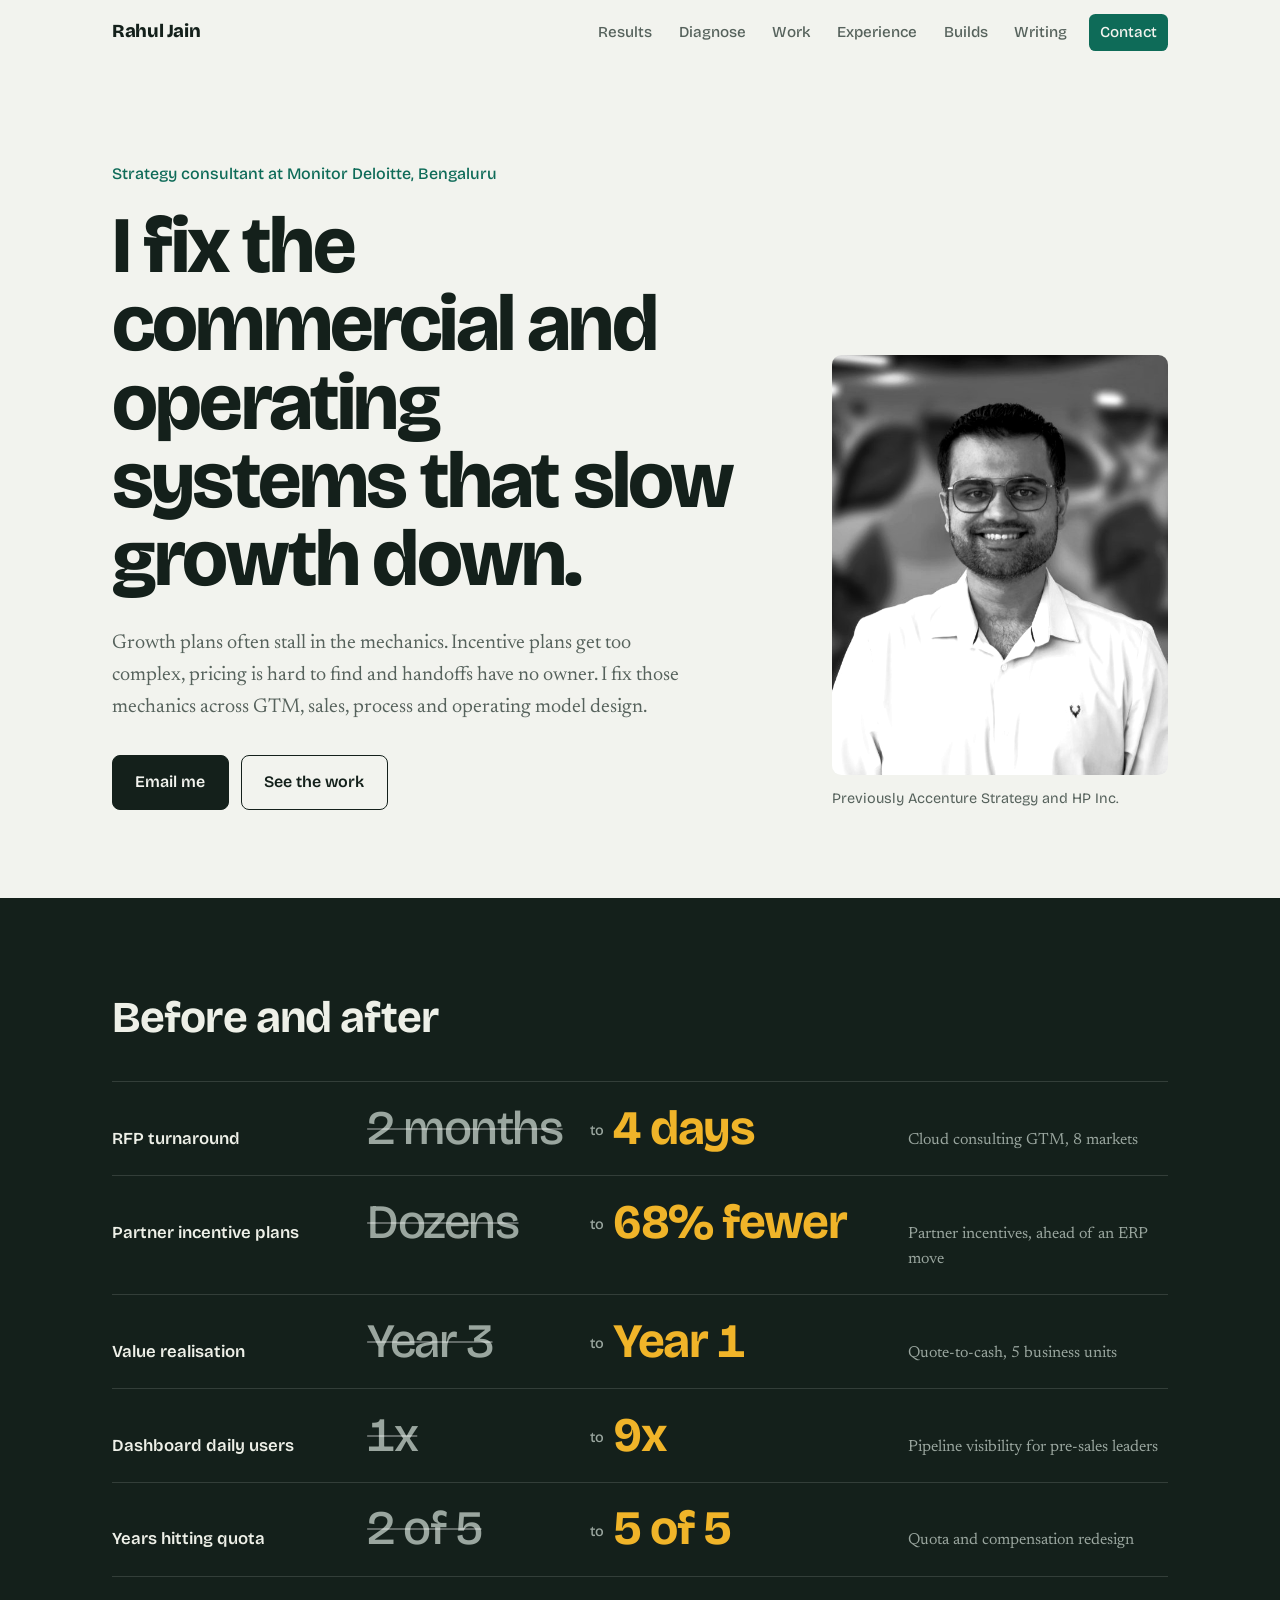
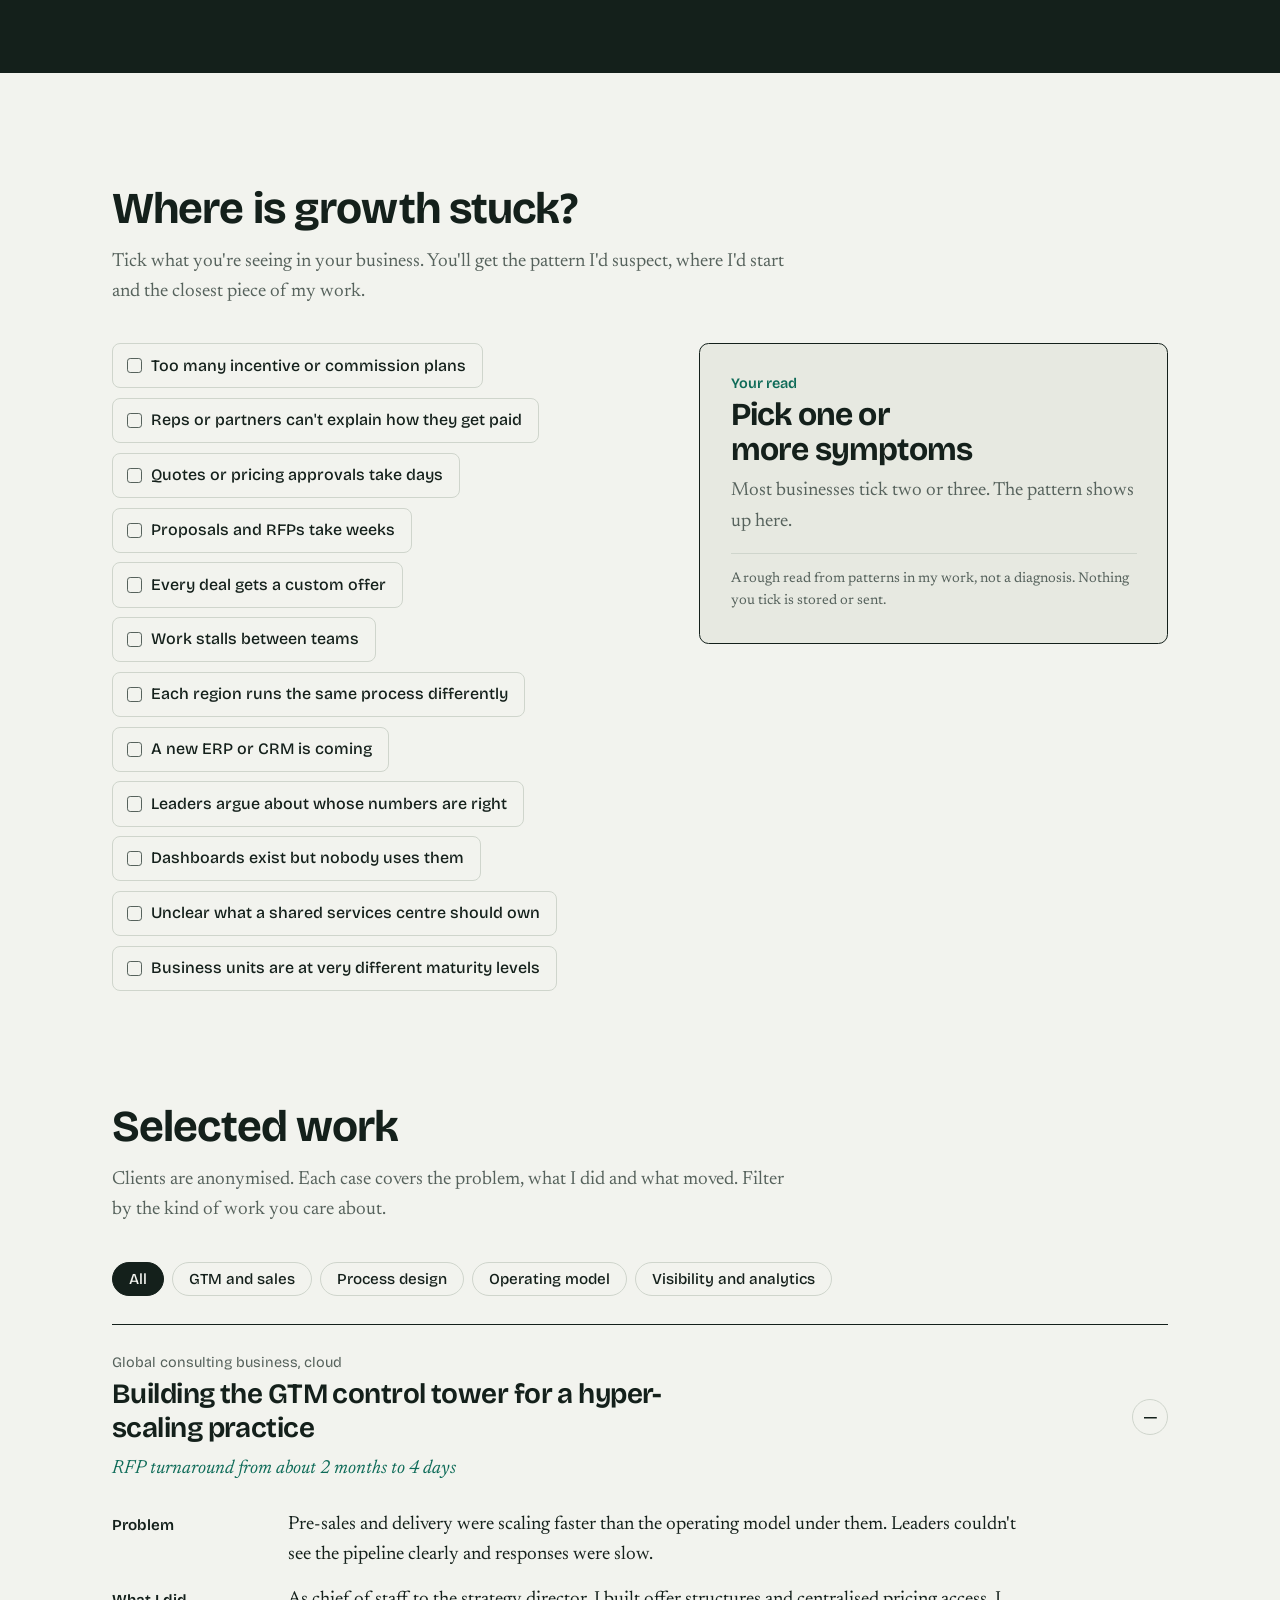
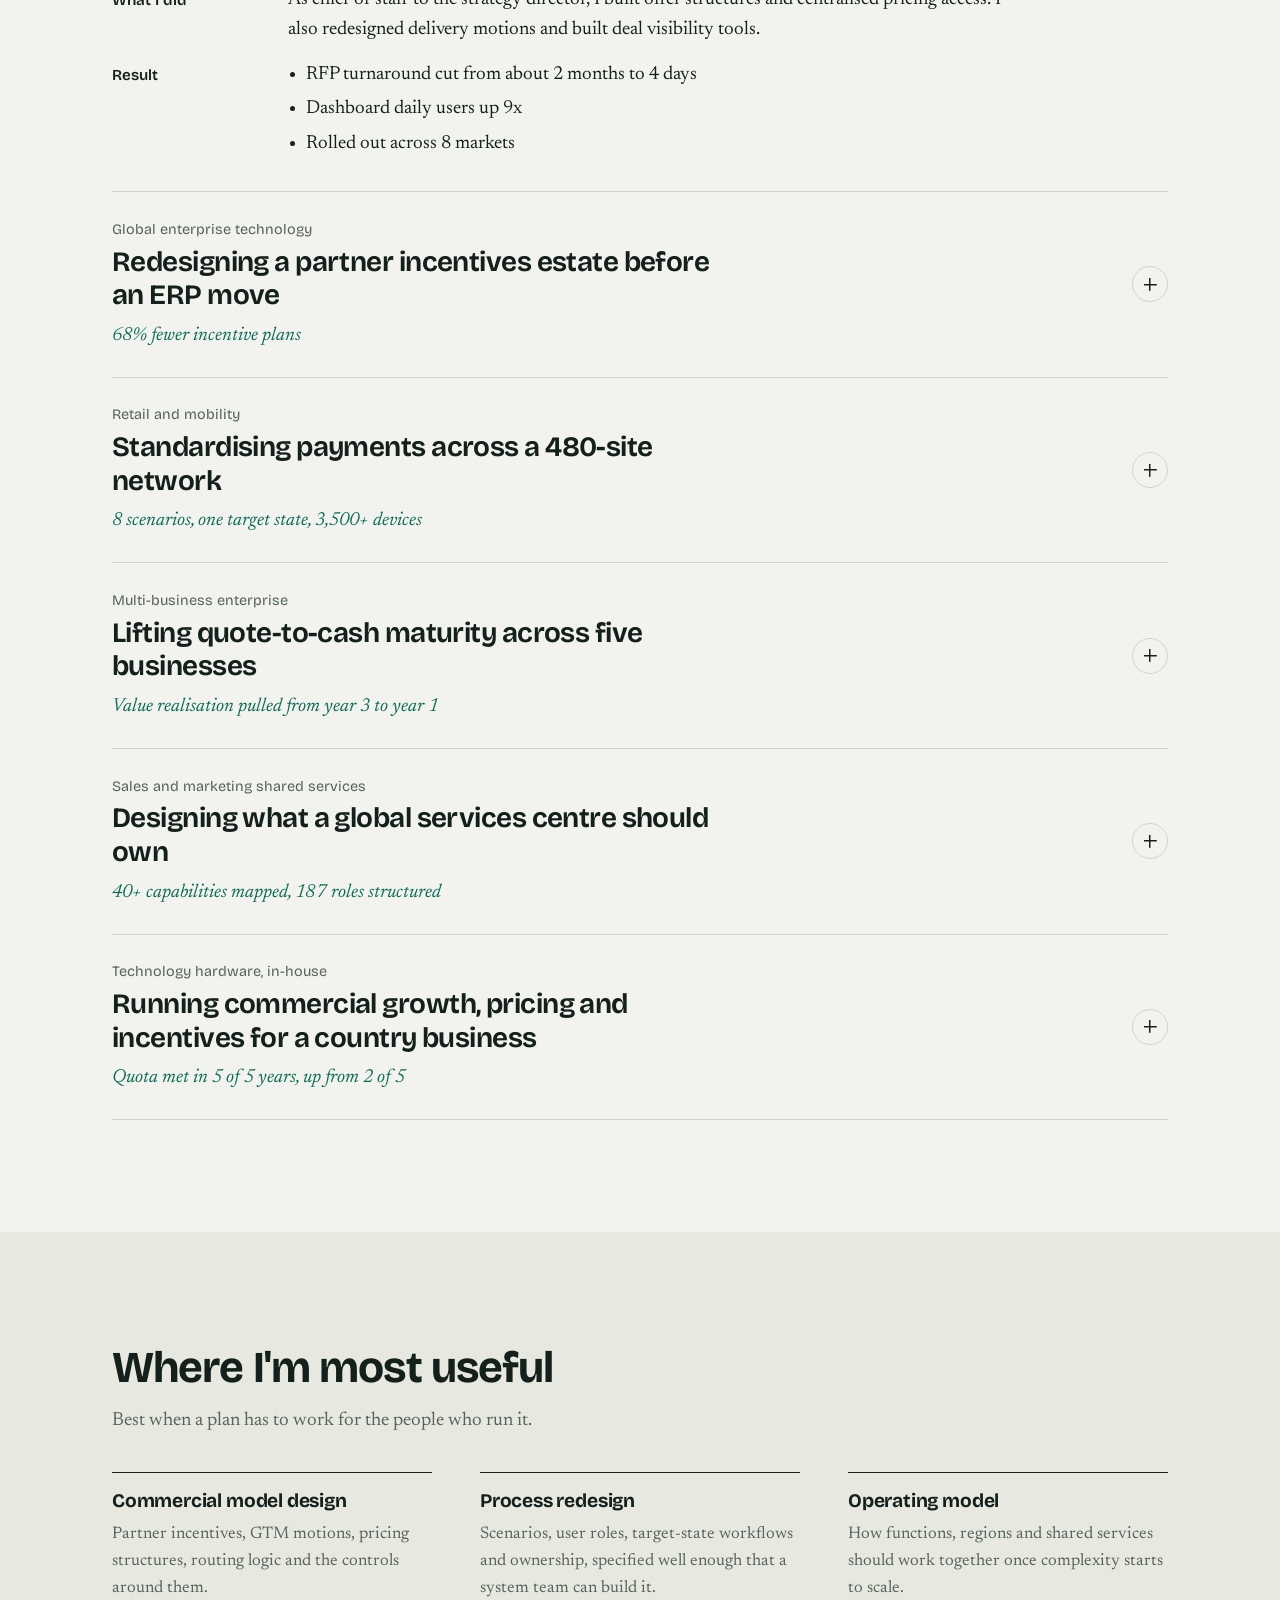
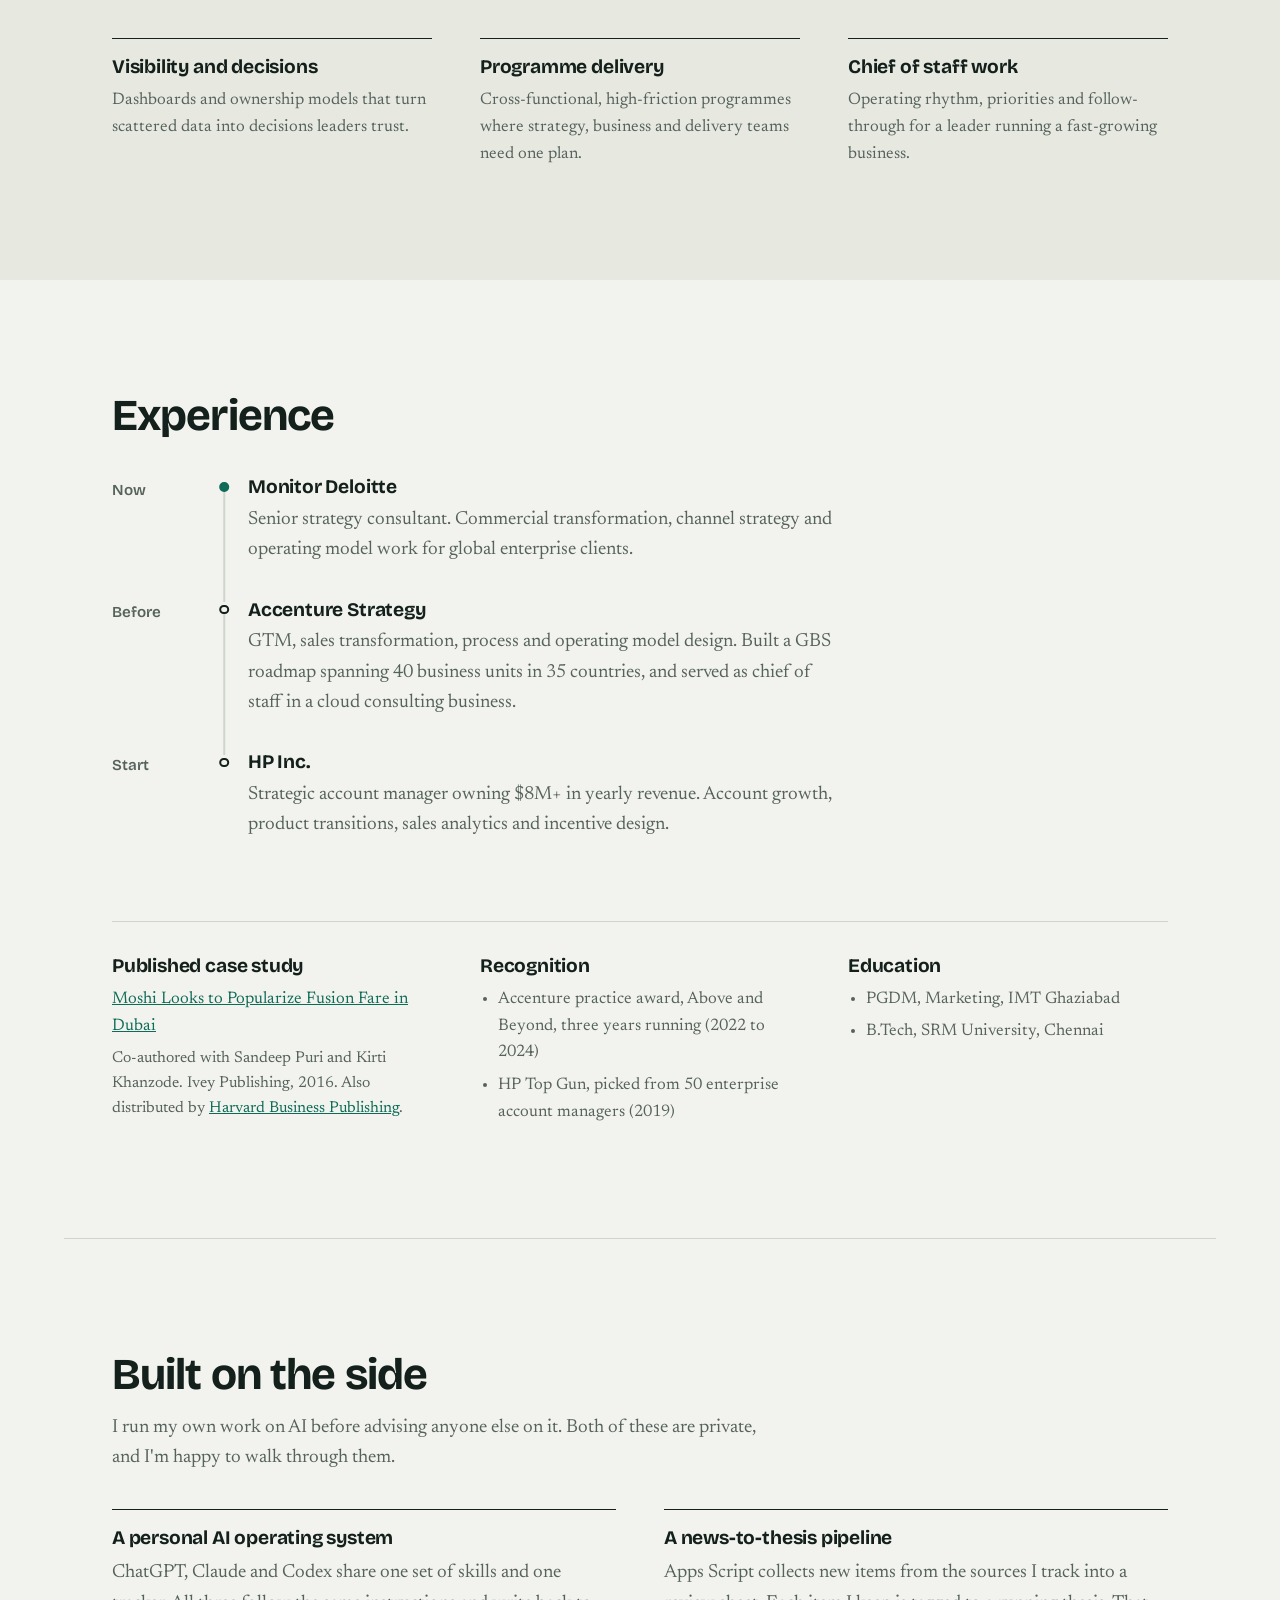
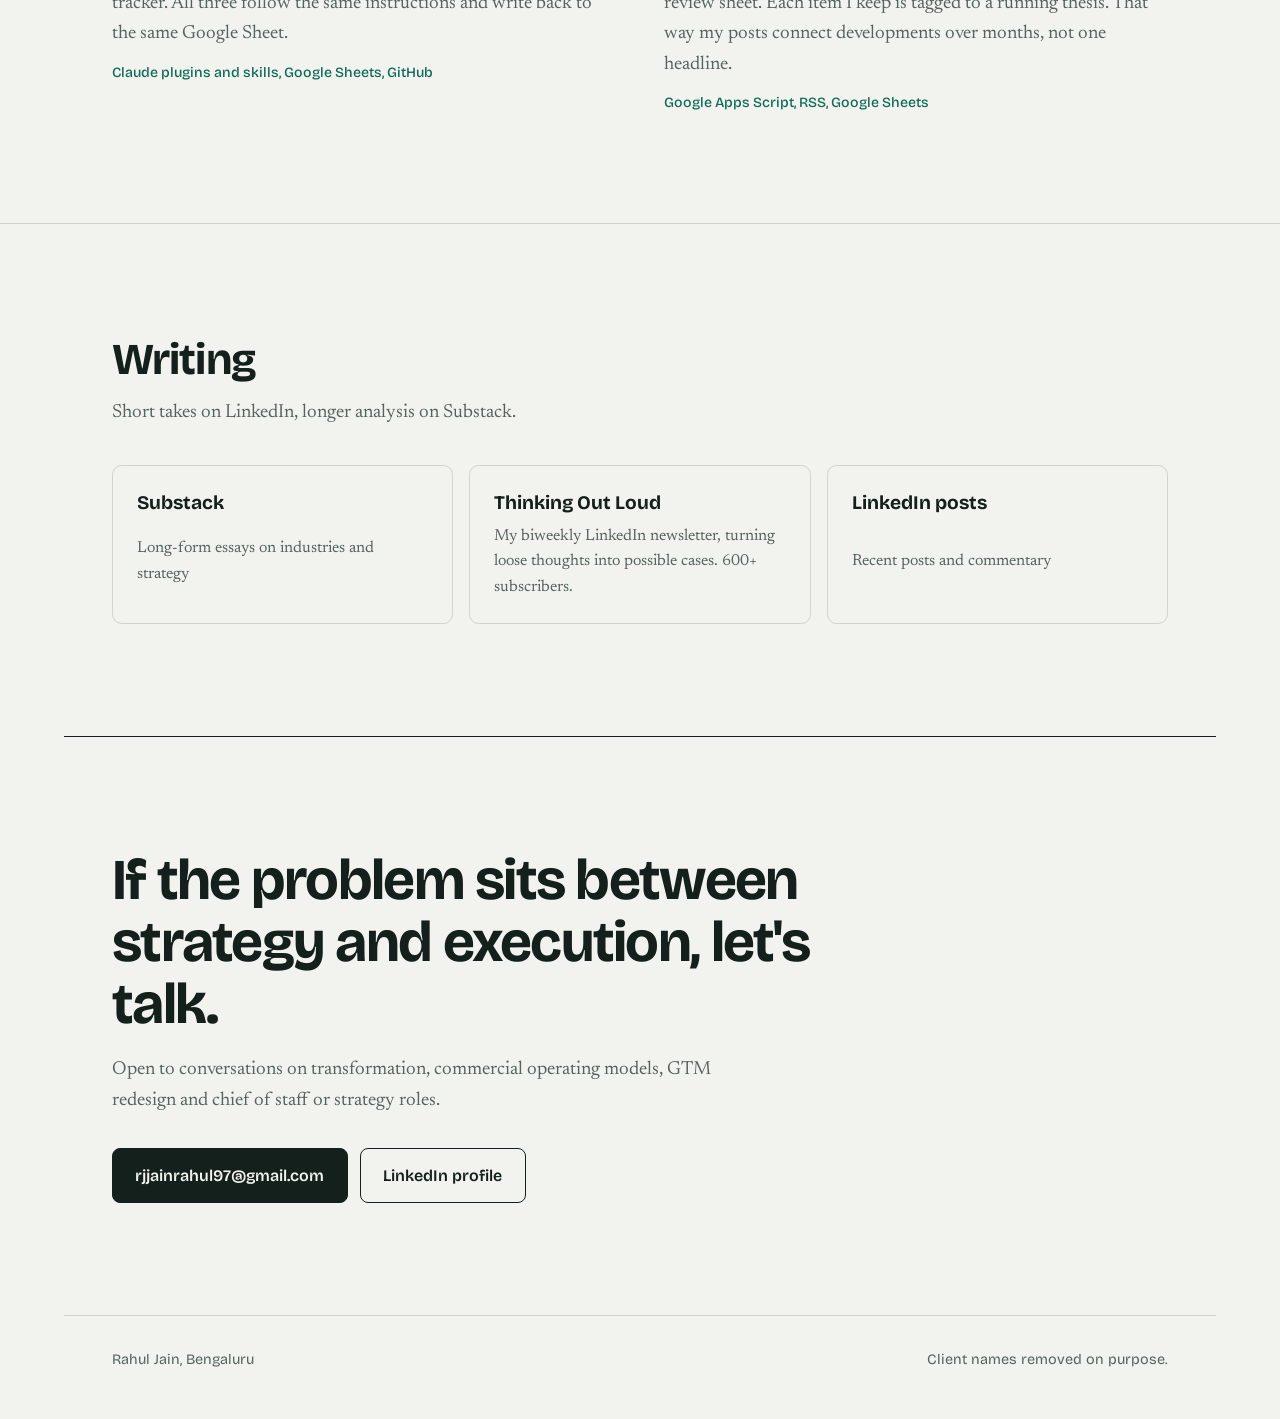
==== commit 91f06ccd: "Rename newsletter to Thinking Out Loud Co-Authored-By: Claude Opus 5.5 <noreply@anthropic.com> Claud" ====
--- a/index.html
+++ b/index.html
@@ -427,8 +427,8 @@
                     </li>
                     <li>
                         <a href="https://www.linkedin.com/newsletters/following-the-sun-7413924830917619712/" target="_blank" rel="noreferrer">
-                            <strong>Following the Sun</strong>
-                            <span>My LinkedIn newsletter</span>
+                            <strong>Thinking Out Loud</strong>
+                            <span>My biweekly LinkedIn newsletter, turning loose thoughts into possible cases. 600+ subscribers.</span>
                         </a>
                     </li>
                     <li>
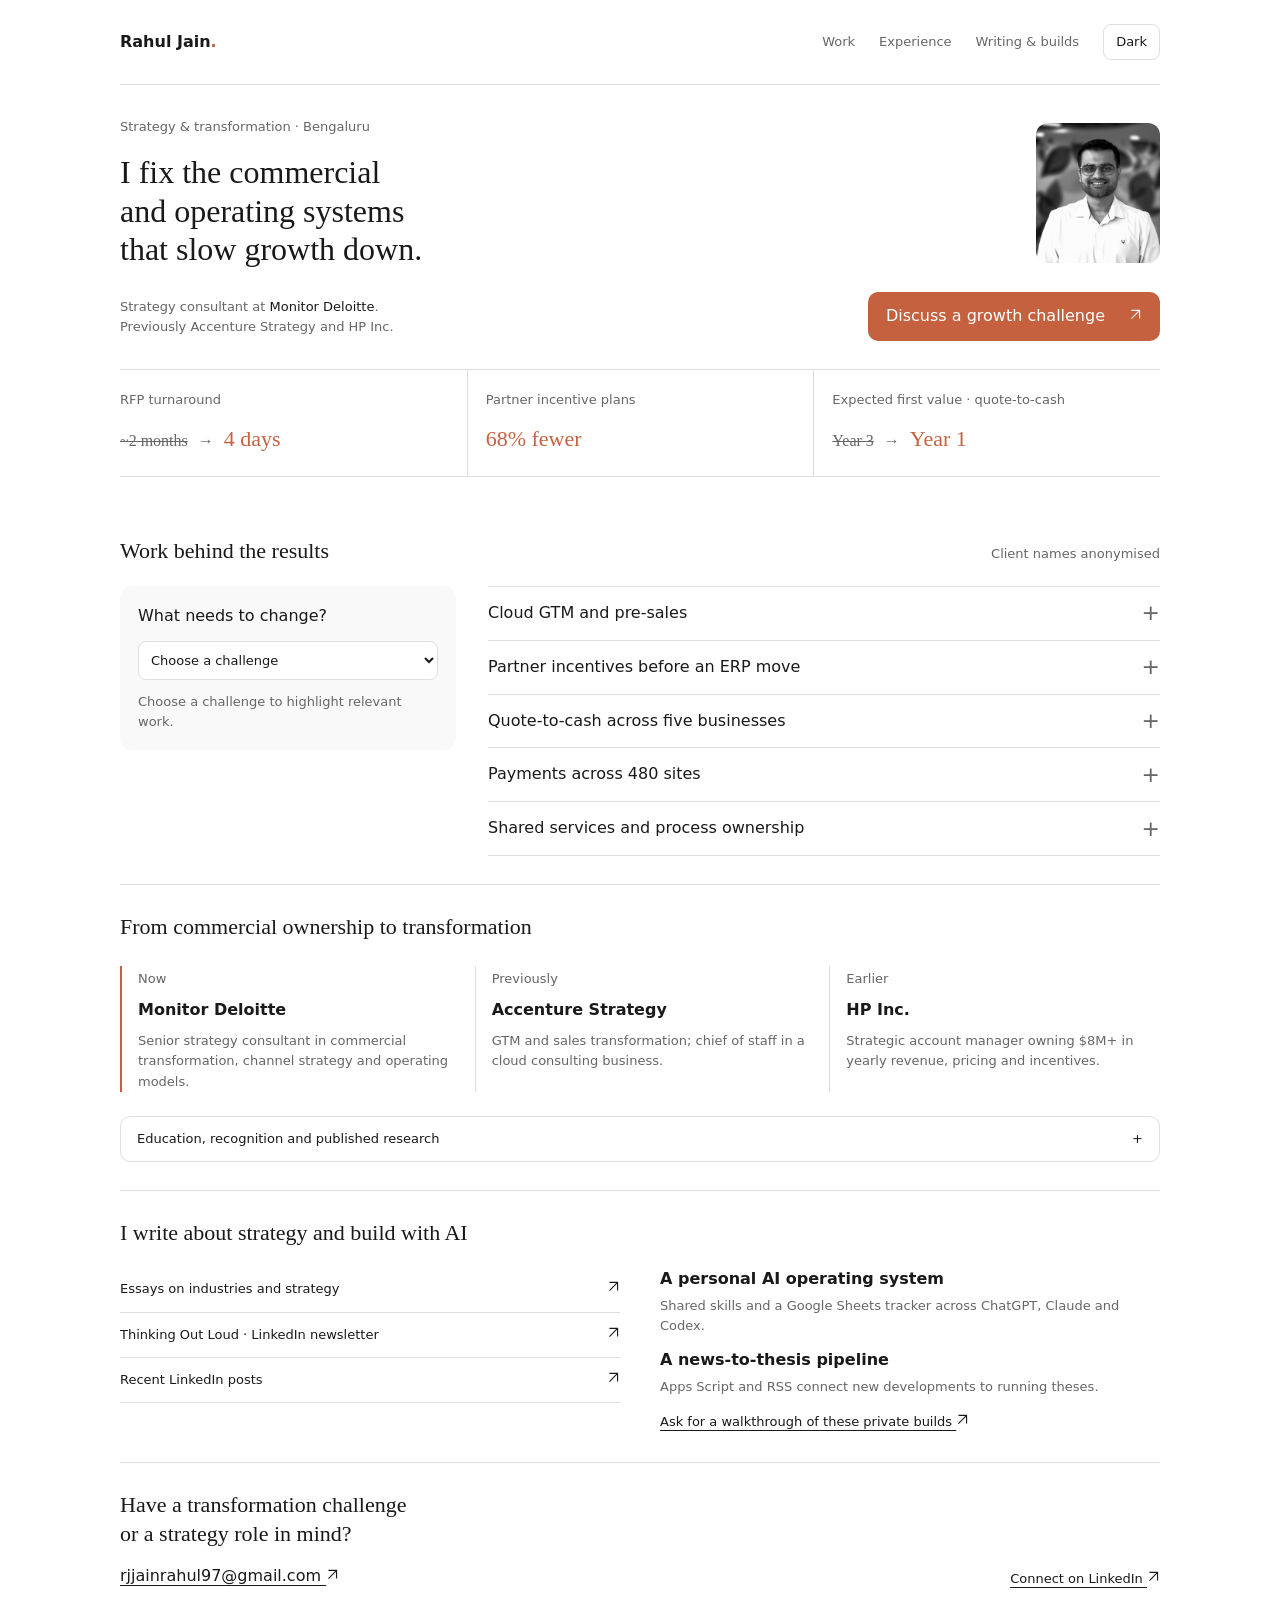
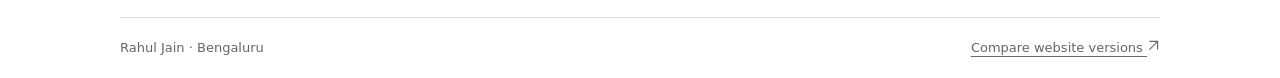
==== commit 721b7ae9: "Build Grenade-inspired portfolio preview and three-version comparison" ====
--- a/index.html
+++ b/index.html
@@ -1,461 +1,40 @@
-<!DOCTYPE html>
+<!doctype html>
 <html lang="en-GB">
 <head>
-    <meta charset="UTF-8">
-    <meta name="viewport" content="width=device-width, initial-scale=1.0">
-    <title>Rahul Jain | Strategy and transformation consultant</title>
-    <meta name="description" content="Rahul Jain is a strategy and transformation consultant at Monitor Deloitte, Bengaluru. He redesigns GTM, commercial and operating systems so growth plans actually run.">
-    <meta property="og:title" content="Rahul Jain | Strategy and transformation consultant">
-    <meta property="og:description" content="Redesigning GTM, commercial and operating systems so growth plans actually run.">
-    <meta property="og:image" content="./Profile.jpg">
-    <meta name="theme-color" content="#f2f3ee">
-    <link rel="preconnect" href="https://fonts.googleapis.com">
-    <link rel="preconnect" href="https://fonts.gstatic.com" crossorigin>
-    <link href="https://fonts.googleapis.com/css2?family=Bricolage+Grotesque:opsz,wght@12..96,400..800&family=Newsreader:ital,opsz,wght@0,6..72,400;0,6..72,500;1,6..72,400&display=swap" rel="stylesheet">
-    <link rel="stylesheet" href="./styles.css">
+<meta charset="utf-8"><meta name="viewport" content="width=device-width,initial-scale=1">
+<title>Rahul Jain | Strategy and transformation consultant</title>
+<meta name="description" content="Rahul Jain, strategy consultant at Monitor Deloitte, Bengaluru. Selected work in GTM, partner incentives and operating model design.">
+<meta property="og:title" content="Rahul Jain | Strategy and transformation consultant">
+<meta property="og:description" content="Commercial and operating systems that help growth plans run. Explore selected work and get in touch.">
+<meta property="og:type" content="website"><meta property="og:image" content="https://rjjainrahul97.github.io/Profile.jpg">
+<meta name="theme-color" content="#ffffff"><meta name="robots" content="noindex,follow">
+<link rel="icon" href="data:image/svg+xml,%3Csvg xmlns='http://www.w3.org/2000/svg' viewBox='0 0 64 64'%3E%3Crect width='64' height='64' rx='14' fill='%23c6613f'/%3E%3Ctext x='32' y='43' text-anchor='middle' font-size='32' fill='white' font-family='Georgia'%3ERJ%3C/text%3E%3C/svg%3E">
+<link rel="stylesheet" href="./styles.css"><script src="./app.js" defer></script>
 </head>
 <body>
-    <a class="skip" href="#main">Skip to content</a>
-
-    <header class="bar">
-        <div class="bar-inner">
-            <a class="name" href="#top">Rahul Jain</a>
-            <nav aria-label="Sections">
-                <a href="#shifts">Results</a>
-                <a href="#diagnose">Diagnose</a>
-                <a href="#work">Work</a>
-                <a href="#experience">Experience</a>
-                <a href="#builds">Builds</a>
-                <a href="#writing">Writing</a>
-                <a class="nav-cta" href="#contact">Contact</a>
-            </nav>
-        </div>
-    </header>
-
-    <main id="main">
-        <section class="hero" id="top">
-            <div class="hero-text">
-                <p class="role">Strategy consultant at Monitor Deloitte, Bengaluru</p>
-                <h1>I fix the commercial and operating systems that slow growth down.</h1>
-                <p class="lede">Growth plans often stall in the mechanics. Incentive plans get too complex, pricing is hard to find and handoffs have no owner. I fix those mechanics across GTM, sales, process and operating model design.</p>
-                <div class="actions">
-                    <a class="btn btn-solid" href="mailto:rjjainrahul97@gmail.com">Email me</a>
-                    <a class="btn btn-line" href="#work">See the work</a>
-                </div>
-            </div>
-            <figure class="portrait">
-                <img src="./Profile.jpg" alt="Rahul Jain" width="719" height="722">
-                <figcaption>Previously Accenture Strategy and HP Inc.</figcaption>
-            </figure>
-        </section>
-
-        <section class="shifts" id="shifts" aria-labelledby="shifts-title">
-            <div class="wrap">
-                <h2 id="shifts-title">Before and after</h2>
-                <ol class="shift-list">
-                    <li>
-                        <a href="#case-cloud">
-                            <span class="metric">RFP turnaround</span>
-                            <span class="from">2 months</span>
-                            <span class="to">4 days</span>
-                            <span class="ctx">Cloud consulting GTM, 8 markets</span>
-                        </a>
-                    </li>
-                    <li>
-                        <a href="#case-incentives">
-                            <span class="metric">Partner incentive plans</span>
-                            <span class="from">Dozens</span>
-                            <span class="to">68% fewer</span>
-                            <span class="ctx">Partner incentives, ahead of an ERP move</span>
-                        </a>
-                    </li>
-                    <li>
-                        <a href="#case-qtc">
-                            <span class="metric">Value realisation</span>
-                            <span class="from">Year 3</span>
-                            <span class="to">Year 1</span>
-                            <span class="ctx">Quote-to-cash, 5 business units</span>
-                        </a>
-                    </li>
-                    <li>
-                        <a href="#case-cloud">
-                            <span class="metric">Dashboard daily users</span>
-                            <span class="from">1x</span>
-                            <span class="to">9x</span>
-                            <span class="ctx">Pipeline visibility for pre-sales leaders</span>
-                        </a>
-                    </li>
-                    <li>
-                        <a href="#case-growth">
-                            <span class="metric">Years hitting quota</span>
-                            <span class="from">2 of 5</span>
-                            <span class="to">5 of 5</span>
-                            <span class="ctx">Quota and compensation redesign</span>
-                        </a>
-                    </li>
-                </ol>
-            </div>
-        </section>
-
-        <section class="diagnose wrap" id="diagnose" aria-labelledby="diag-title">
-            <div class="head">
-                <h2 id="diag-title">Where is growth stuck?</h2>
-                <p>Tick what you're seeing in your business. You'll get the pattern I'd suspect, where I'd start and the closest piece of my work.</p>
-            </div>
-            <div class="diag">
-                <div class="symptoms" role="group" aria-label="Symptoms">
-                    <button type="button" aria-pressed="false" data-s="incent">Too many incentive or commission plans</button>
-                    <button type="button" aria-pressed="false" data-s="paid">Reps or partners can't explain how they get paid</button>
-                    <button type="button" aria-pressed="false" data-s="quote">Quotes or pricing approvals take days</button>
-                    <button type="button" aria-pressed="false" data-s="rfp">Proposals and RFPs take weeks</button>
-                    <button type="button" aria-pressed="false" data-s="custom">Every deal gets a custom offer</button>
-                    <button type="button" aria-pressed="false" data-s="handoff">Work stalls between teams</button>
-                    <button type="button" aria-pressed="false" data-s="regions">Each region runs the same process differently</button>
-                    <button type="button" aria-pressed="false" data-s="system">A new ERP or CRM is coming</button>
-                    <button type="button" aria-pressed="false" data-s="numbers">Leaders argue about whose numbers are right</button>
-                    <button type="button" aria-pressed="false" data-s="dash">Dashboards exist but nobody uses them</button>
-                    <button type="button" aria-pressed="false" data-s="central">Unclear what a shared services centre should own</button>
-                    <button type="button" aria-pressed="false" data-s="maturity">Business units are at very different maturity levels</button>
-                </div>
-                <div class="verdict" id="verdict" aria-live="polite">
-                    <div class="verdict-empty">
-                        <p class="verdict-label">Your read</p>
-                        <p class="verdict-name">Pick one or more symptoms</p>
-                        <p>Most businesses tick two or three. The pattern shows up here.</p>
-                    </div>
-                    <div class="verdict-full" hidden>
-                        <p class="verdict-label">Likely pattern</p>
-                        <p class="verdict-name" data-v="name"></p>
-                        <dl>
-                            <dt>Why it happens</dt>
-                            <dd data-v="cause"></dd>
-                            <dt>Where I'd start</dt>
-                            <dd data-v="start"></dd>
-                            <dt>Closest work</dt>
-                            <dd><a data-v="case" href="#work"></a></dd>
-                        </dl>
-                        <p class="verdict-also" data-v="also" hidden></p>
-                        <div class="verdict-actions">
-                            <a class="btn btn-solid" data-v="mail" href="mailto:rjjainrahul97@gmail.com">Talk it through</a>
-                            <button type="button" class="btn btn-line" data-v="reset">Start again</button>
-                        </div>
-                    </div>
-                    <p class="verdict-note">A rough read from patterns in my work, not a diagnosis. Nothing you tick is stored or sent.</p>
-                </div>
-            </div>
-            <a class="diag-peek" href="#verdict" hidden>
-                <span>Your read</span>
-                <strong data-v="peek"></strong>
-            </a>
-        </section>
-
-        <section class="work wrap" id="work" aria-labelledby="work-title">
-            <div class="head">
-                <h2 id="work-title">Selected work</h2>
-                <p>Clients are anonymised. Each case covers the problem, what I did and what moved. Filter by the kind of work you care about.</p>
-            </div>
-
-            <div class="filters" role="group" aria-label="Filter cases">
-                <button type="button" aria-pressed="true" data-filter="all">All</button>
-                <button type="button" aria-pressed="false" data-filter="gtm">GTM and sales</button>
-                <button type="button" aria-pressed="false" data-filter="process">Process design</button>
-                <button type="button" aria-pressed="false" data-filter="opmodel">Operating model</button>
-                <button type="button" aria-pressed="false" data-filter="insight">Visibility and analytics</button>
-            </div>
-
-            <div class="cases">
-                <details class="case" id="case-cloud" data-tags="gtm insight" open>
-                    <summary>
-                        <span class="sector">Global consulting business, cloud</span>
-                        <span class="case-title">Building the GTM control tower for a hyper-scaling practice</span>
-                        <span class="headline-result">RFP turnaround from about 2 months to 4 days</span>
-                    </summary>
-                    <div class="case-body">
-                        <dl>
-                            <dt>Problem</dt>
-                            <dd>Pre-sales and delivery were scaling faster than the operating model under them. Leaders couldn't see the pipeline clearly and responses were slow.</dd>
-                            <dt>What I did</dt>
-                            <dd>As chief of staff to the strategy director, I built offer structures and centralised pricing access. I also redesigned delivery motions and built deal visibility tools.</dd>
-                            <dt>Result</dt>
-                            <dd>
-                                <ul>
-                                    <li>RFP turnaround cut from about 2 months to 4 days</li>
-                                    <li>Dashboard daily users up 9x</li>
-                                    <li>Rolled out across 8 markets</li>
-                                </ul>
-                            </dd>
-                        </dl>
-                    </div>
-                </details>
-
-                <details class="case" id="case-incentives" data-tags="gtm process">
-                    <summary>
-                        <span class="sector">Global enterprise technology</span>
-                        <span class="case-title">Redesigning a partner incentives estate before an ERP move</span>
-                        <span class="headline-result">68% fewer incentive plans</span>
-                    </summary>
-                    <div class="case-body">
-                        <dl>
-                            <dt>Problem</dt>
-                            <dd>Dozens of incentive plans, unclear partner classifications and a legacy structure that couldn't support the coming ERP migration.</dd>
-                            <dt>What I did</dt>
-                            <dd>Assessed channel performance, partner types and product hierarchies. Then rebuilt the incentives framework to cut plans and tie payouts to revenue.</dd>
-                            <dt>Result</dt>
-                            <dd>
-                                <ul>
-                                    <li>Incentive plan count down 68%</li>
-                                    <li>Payouts better aligned to revenue, so channel spend became easier to forecast</li>
-                                    <li>A structure the new ERP can run without manual workarounds</li>
-                                </ul>
-                            </dd>
-                        </dl>
-                    </div>
-                </details>
-
-                <details class="case" id="case-payments" data-tags="process">
-                    <summary>
-                        <span class="sector">Retail and mobility</span>
-                        <span class="case-title">Standardising payments across a 480-site network</span>
-                        <span class="headline-result">8 scenarios, one target state, 3,500+ devices</span>
-                    </summary>
-                    <div class="case-body">
-                        <dl>
-                            <dt>Problem</dt>
-                            <dd>Fragmented tools and inconsistent payment flows in a $4.3B revenue business. All of it had to move to one platform.</dd>
-                            <dt>What I did</dt>
-                            <dd>Mapped every scenario permutation, defined process ownership, documented target-state risks and dependencies, and planned the product transition.</dd>
-                            <dt>Result</dt>
-                            <dd>
-                                <ul>
-                                    <li>8 engagement scenarios standardised</li>
-                                    <li>Transition logic for 3,500+ devices across 480 sites</li>
-                                </ul>
-                            </dd>
-                        </dl>
-                    </div>
-                </details>
-
-                <details class="case" id="case-qtc" data-tags="process gtm">
-                    <summary>
-                        <span class="sector">Multi-business enterprise</span>
-                        <span class="case-title">Lifting quote-to-cash maturity across five businesses</span>
-                        <span class="headline-result">Value realisation pulled from year 3 to year 1</span>
-                    </summary>
-                    <div class="case-body">
-                        <dl>
-                            <dt>Problem</dt>
-                            <dd>Five business units sat at different maturity levels, with friction across quoting, commercial process and services operations. $1.2B turnover was at stake.</dd>
-                            <dt>What I did</dt>
-                            <dd>Ran current and target-state workshops and found the bottlenecks. Designed a staged path that reuses existing tools first and builds only the gaps.</dd>
-                            <dt>Result</dt>
-                            <dd>
-                                <ul>
-                                    <li>A phased roadmap across 5 business units</li>
-                                    <li>First value expected in year 1 instead of year 3</li>
-                                </ul>
-                            </dd>
-                        </dl>
-                    </div>
-                </details>
-
-                <details class="case" id="case-gbs" data-tags="opmodel process">
-                    <summary>
-                        <span class="sector">Sales and marketing shared services</span>
-                        <span class="case-title">Designing what a global services centre should own</span>
-                        <span class="headline-result">40+ capabilities mapped, 187 roles structured</span>
-                    </summary>
-                    <div class="case-body">
-                        <dl>
-                            <dt>Problem</dt>
-                            <dd>Nobody had a clear view of what to centralise or who owned each process. How the centre and business units should work together was also unclear.</dd>
-                            <dt>What I did</dt>
-                            <dd>Assessed the current state and mapped 40+ capability areas. Designed target-state processes and matched the organisation design to hiring waves.</dd>
-                            <dt>Result</dt>
-                            <dd>
-                                <ul>
-                                    <li>47 detailed process areas designed</li>
-                                    <li>Future structure agreed for 187 FTE</li>
-                                </ul>
-                            </dd>
-                        </dl>
-                    </div>
-                </details>
-
-                <details class="case" id="case-growth" data-tags="gtm insight">
-                    <summary>
-                        <span class="sector">Technology hardware, in-house</span>
-                        <span class="case-title">Running commercial growth, pricing and incentives for a country business</span>
-                        <span class="headline-result">Quota met in 5 of 5 years, up from 2 of 5</span>
-                    </summary>
-                    <div class="case-body">
-                        <dl>
-                            <dt>Problem</dt>
-                            <dd>Commercial teams needed sharper targeting, firmer pricing discipline and cleaner incentives to grow complex accounts.</dd>
-                            <dt>What I did</dt>
-                            <dd>Designed quota logic and revised compensation levers. Improved category mix and used customer-level analysis to grow large accounts.</dd>
-                            <dt>Result</dt>
-                            <dd>
-                                <ul>
-                                    <li>Above 100% of target across multiple years</li>
-                                    <li>Premium portfolio and attach sales up 200%</li>
-                                </ul>
-                            </dd>
-                        </dl>
-                    </div>
-                </details>
-            </div>
-            <p class="empty" hidden>No cases in this filter yet. <button type="button" data-filter="all">Show all work</button></p>
-        </section>
-
-        <section class="approach" id="approach" aria-labelledby="approach-title">
-            <div class="wrap">
-                <div class="head">
-                    <h2 id="approach-title">Where I'm most useful</h2>
-                    <p>Best when a plan has to work for the people who run it.</p>
-                </div>
-                <div class="approach-grid">
-                    <div>
-                        <h3>Commercial model design</h3>
-                        <p>Partner incentives, GTM motions, pricing structures, routing logic and the controls around them.</p>
-                    </div>
-                    <div>
-                        <h3>Process redesign</h3>
-                        <p>Scenarios, user roles, target-state workflows and ownership, specified well enough that a system team can build it.</p>
-                    </div>
-                    <div>
-                        <h3>Operating model</h3>
-                        <p>How functions, regions and shared services should work together once complexity starts to scale.</p>
-                    </div>
-                    <div>
-                        <h3>Visibility and decisions</h3>
-                        <p>Dashboards and ownership models that turn scattered data into decisions leaders trust.</p>
-                    </div>
-                    <div>
-                        <h3>Programme delivery</h3>
-                        <p>Cross-functional, high-friction programmes where strategy, business and delivery teams need one plan.</p>
-                    </div>
-                    <div>
-                        <h3>Chief of staff work</h3>
-                        <p>Operating rhythm, priorities and follow-through for a leader running a fast-growing business.</p>
-                    </div>
-                </div>
-            </div>
-        </section>
-
-        <section class="experience wrap" id="experience" aria-labelledby="exp-title">
-            <div class="head">
-                <h2 id="exp-title">Experience</h2>
-            </div>
-            <ol class="timeline">
-                <li>
-                    <span class="when">Now</span>
-                    <div>
-                        <h3>Monitor Deloitte</h3>
-                        <p>Senior strategy consultant. Commercial transformation, channel strategy and operating model work for global enterprise clients.</p>
-                    </div>
-                </li>
-                <li>
-                    <span class="when">Before</span>
-                    <div>
-                        <h3>Accenture Strategy</h3>
-                        <p>GTM, sales transformation, process and operating model design. Built a GBS roadmap spanning 40 business units in 35 countries, and served as chief of staff in a cloud consulting business.</p>
-                    </div>
-                </li>
-                <li>
-                    <span class="when">Start</span>
-                    <div>
-                        <h3>HP Inc.</h3>
-                        <p>Strategic account manager owning $8M+ in yearly revenue. Account growth, product transitions, sales analytics and incentive design.</p>
-                    </div>
-                </li>
-            </ol>
-
-            <div class="recognition">
-                <div>
-                    <h3>Published case study</h3>
-                    <p><a href="https://www.iveypublishing.ca/s/product/moshi-looks-to-popularize-fusion-fare-in-dubai/01t5c00000CwlvwAAB" target="_blank" rel="noreferrer">Moshi Looks to Popularize Fusion Fare in Dubai</a></p>
-                    <p class="small">Co-authored with Sandeep Puri and Kirti Khanzode. Ivey Publishing, 2016. Also distributed by <a href="https://hbsp.harvard.edu/product/W16478-PDF-ENG" target="_blank" rel="noreferrer">Harvard Business Publishing</a>.</p>
-                </div>
-                <div>
-                    <h3>Recognition</h3>
-                    <ul>
-                        <li>Accenture practice award, Above and Beyond, three years running (2022 to 2024)</li>
-                        <li>HP Top Gun, picked from 50 enterprise account managers (2019)</li>
-                    </ul>
-                </div>
-                <div>
-                    <h3>Education</h3>
-                    <ul>
-                        <li>PGDM, Marketing, IMT Ghaziabad</li>
-                        <li>B.Tech, SRM University, Chennai</li>
-                    </ul>
-                </div>
-            </div>
-        </section>
-
-        <section class="builds wrap" id="builds" aria-labelledby="builds-title">
-            <div class="head">
-                <h2 id="builds-title">Built on the side</h2>
-                <p>I run my own work on AI before advising anyone else on it. Both of these are private, and I'm happy to walk through them.</p>
-            </div>
-            <div class="build-list">
-                <article>
-                    <h3>A personal AI operating system</h3>
-                    <p>ChatGPT, Claude and Codex share one set of skills and one tracker. All three follow the same instructions and write back to the same Google Sheet.</p>
-                    <p class="stack">Claude plugins and skills, Google Sheets, GitHub</p>
-                </article>
-                <article>
-                    <h3>A news-to-thesis pipeline</h3>
-                    <p>Apps Script collects new items from the sources I track into a review sheet. Each item I keep is tagged to a running thesis. That way my posts connect developments over months, not one headline.</p>
-                    <p class="stack">Google Apps Script, RSS, Google Sheets</p>
-                </article>
-            </div>
-        </section>
-
-        <section class="writing" id="writing" aria-labelledby="writing-title">
-            <div class="wrap">
-                <div class="head">
-                    <h2 id="writing-title">Writing</h2>
-                    <p>Short takes on LinkedIn, longer analysis on Substack.</p>
-                </div>
-                <ul class="links">
-                    <li>
-                        <a href="https://rjjainrahul97.substack.com/" target="_blank" rel="noreferrer">
-                            <strong>Substack</strong>
-                            <span>Long-form essays on industries and strategy</span>
-                        </a>
-                    </li>
-                    <li>
-                        <a href="https://www.linkedin.com/newsletters/following-the-sun-7413924830917619712/" target="_blank" rel="noreferrer">
-                            <strong>Thinking Out Loud</strong>
-                            <span>My biweekly LinkedIn newsletter, turning loose thoughts into possible cases. 600+ subscribers.</span>
-                        </a>
-                    </li>
-                    <li>
-                        <a href="https://www.linkedin.com/in/rjjainrahul97/recent-activity/all/" target="_blank" rel="noreferrer">
-                            <strong>LinkedIn posts</strong>
-                            <span>Recent posts and commentary</span>
-                        </a>
-                    </li>
-                </ul>
-            </div>
-        </section>
-
-        <section class="contact wrap" id="contact" aria-labelledby="contact-title">
-            <h2 id="contact-title">If the problem sits between strategy and execution, let's talk.</h2>
-            <p>Open to conversations on transformation, commercial operating models, GTM redesign and chief of staff or strategy roles.</p>
-            <div class="actions">
-                <a class="btn btn-solid" href="mailto:rjjainrahul97@gmail.com">rjjainrahul97@gmail.com</a>
-                <a class="btn btn-line" href="https://www.linkedin.com/in/rjjainrahul97" target="_blank" rel="noreferrer">LinkedIn profile</a>
-            </div>
-        </section>
-    </main>
-
-    <footer class="foot wrap">
-        <p>Rahul Jain, Bengaluru</p>
-        <p>Client names removed on purpose.</p>
-    </footer>
-
-    <script src="./app.js" defer></script>
-</body>
-</html>
+<a class="skip" href="#main">Skip to content</a>
+<header class="bar wrap"><a class="name" href="#main">Rahul Jain<span class="dot" aria-hidden="true">.</span></a><nav aria-label="Main navigation"><a href="#work">Work</a><a href="#experience">Experience</a><a href="#writing">Writing & builds</a></nav><button id="theme" type="button" aria-label="Switch colour theme" hidden>Dark</button></header>
+<main id="main" class="wrap">
+<section class="hero" aria-labelledby="title">
+<div class="intro"><div><p class="meta">Strategy & transformation · Bengaluru</p><h1 id="title">I fix the commercial and operating systems that slow growth down.</h1></div><img src="./Profile.jpg" alt="Rahul Jain" width="719" height="722" fetchpriority="high"></div>
+<div class="hero-bottom"><p class="byline">Strategy consultant at <strong>Monitor Deloitte</strong>.<br>Previously Accenture Strategy and HP Inc.</p><a class="button primary" href="mailto:rjjainrahul97@gmail.com">Discuss a growth challenge <span aria-hidden="true"><svg class="arrow" aria-hidden="true" viewBox="0 0 16 16" fill="none" stroke="currentColor" stroke-width="1.4"><path d="M3 13 13 3M3 3h10v10"/></svg></span></a></div>
+<div class="proof" aria-label="Selected project results">
+<a class="proof-item" href="#case-cloud"><span class="label">RFP turnaround</span><span class="comparison"><s>~2 months</s><span aria-hidden="true">→</span><strong>4 days</strong></span></a>
+<a class="proof-item" href="#case-incentives"><span class="label">Partner incentive plans</span><span class="comparison"><strong>68% fewer</strong></span></a>
+<a class="proof-item" href="#case-qtc"><span class="label">Expected first value · quote-to-cash</span><span class="comparison"><s>Year 3</s><span aria-hidden="true">→</span><strong>Year 1</strong></span></a>
+</div>
+</section>
+<section id="work" class="section" aria-labelledby="work-title"><div class="section-head"><h2 id="work-title">Work behind the results</h2><span class="label">Client names anonymised</span></div>
+<div class="work-layout"><div class="finder" hidden><label for="challenge">What needs to change?</label><select id="challenge"><option value="">Choose a challenge</option><option value="cloud">Proposals take too long</option><option value="incentives">Incentives are too complex</option><option value="qtc">Quoting stalls across business units</option><option value="payments">Processes differ across sites</option><option value="gbs">Ownership is unclear</option></select><p id="match" role="status">Choose a challenge to highlight relevant work.</p></div><div class="cases"><details id="case-cloud" class="case"><summary><span>Cloud GTM and pre-sales</span><span class="expand" aria-hidden="true">+</span></summary><div class="case-body"><p>Packaged offers, centralised pricing and redesigned delivery motions across 8 markets. Pipeline dashboards reached 9× the daily users.</p></div></details>
+<details id="case-incentives" class="case"><summary><span>Partner incentives before an ERP move</span><span class="expand" aria-hidden="true">+</span></summary><div class="case-body"><p>Mapped partner types, product hierarchies and channel performance. Rebuilt plans around revenue so payouts became easier to forecast.</p></div></details>
+<details id="case-qtc" class="case"><summary><span>Quote-to-cash across five businesses</span><span class="expand" aria-hidden="true">+</span></summary><div class="case-body"><p>Used current and target-state workshops to sequence improvements across a $1.2B business. The roadmap reuses existing tools before building gaps.</p></div></details>
+<details id="case-payments" class="case"><summary><span>Payments across 480 sites</span><span class="expand" aria-hidden="true">+</span></summary><div class="case-body"><p>Mapped 8 engagement scenarios and their owners. Defined target-state risks and transition logic for 3,500+ devices in a $4.3B revenue business.</p></div></details>
+<details id="case-gbs" class="case"><summary><span>Shared services and process ownership</span><span class="expand" aria-hidden="true">+</span></summary><div class="case-body"><p>Mapped 40+ capabilities, designed 47 process areas and agreed a future structure for 187 FTE, aligned to hiring waves.</p></div></details></div></div></section>
+<section id="experience" class="section" aria-labelledby="experience-title"><h2 id="experience-title">From commercial ownership to transformation</h2>
+<ol class="timeline"><li><span class="label">Now</span><div><h3>Monitor Deloitte</h3><p>Senior strategy consultant in commercial transformation, channel strategy and operating models.</p></div></li><li><span class="label">Previously</span><div><h3>Accenture Strategy</h3><p>GTM and sales transformation; chief of staff in a cloud consulting business.</p></div></li><li><span class="label">Earlier</span><div><h3>HP Inc.</h3><p>Strategic account manager owning $8M+ in yearly revenue, pricing and incentives.</p></div></li></ol>
+<details class="credentials"><summary>Education, recognition and published research <span aria-hidden="true">+</span></summary><div class="credential-grid"><div><h3>Education</h3><p>PGDM, Marketing · IMT Ghaziabad<br>B.Tech · SRM University, Chennai</p></div><div><h3>Recognition</h3><p>Accenture Above and Beyond · 2022–2024<br>HP Top Gun · 2019</p></div><div><h3>Published case study</h3><a href="https://www.iveypublishing.ca/s/product/moshi-looks-to-popularize-fusion-fare-in-dubai/01t5c00000CwlvwAAB">Moshi Looks to Popularize Fusion Fare in Dubai <svg class="arrow" aria-hidden="true" viewBox="0 0 16 16" fill="none" stroke="currentColor" stroke-width="1.4"><path d="M3 13 13 3M3 3h10v10"/></svg></a><p>With Sandeep Puri and Kirti Khanzode · Ivey Publishing, 2016</p></div></div></details>
+</section>
+<section id="writing" class="section" aria-labelledby="writing-title"><h2 id="writing-title">I write about strategy and build with AI</h2><div class="writing-grid"><div><ul class="writing-links"><li><a href="https://rjjainrahul97.substack.com/">Essays on industries and strategy <span aria-hidden="true"><svg class="arrow" aria-hidden="true" viewBox="0 0 16 16" fill="none" stroke="currentColor" stroke-width="1.4"><path d="M3 13 13 3M3 3h10v10"/></svg></span></a></li><li><a href="https://www.linkedin.com/newsletters/following-the-sun-7413924830917619712/">Thinking Out Loud · LinkedIn newsletter <span aria-hidden="true"><svg class="arrow" aria-hidden="true" viewBox="0 0 16 16" fill="none" stroke="currentColor" stroke-width="1.4"><path d="M3 13 13 3M3 3h10v10"/></svg></span></a></li><li><a href="https://www.linkedin.com/in/rjjainrahul97/recent-activity/all/">Recent LinkedIn posts <span aria-hidden="true"><svg class="arrow" aria-hidden="true" viewBox="0 0 16 16" fill="none" stroke="currentColor" stroke-width="1.4"><path d="M3 13 13 3M3 3h10v10"/></svg></span></a></li></ul></div><div class="builds"><h3>A personal AI operating system</h3><p>Shared skills and a Google Sheets tracker across ChatGPT, Claude and Codex.</p><h3>A news-to-thesis pipeline</h3><p>Apps Script and RSS connect new developments to running theses.</p><a href="mailto:rjjainrahul97@gmail.com?subject=Walk%20me%20through%20your%20AI%20builds">Ask for a walkthrough of these private builds <svg class="arrow" aria-hidden="true" viewBox="0 0 16 16" fill="none" stroke="currentColor" stroke-width="1.4"><path d="M3 13 13 3M3 3h10v10"/></svg></a></div></div></section>
+<section id="contact" class="section contact" aria-labelledby="contact-title"><div><h2 id="contact-title">Have a transformation challenge or a strategy role in mind?</h2><a class="email" href="mailto:rjjainrahul97@gmail.com">rjjainrahul97@gmail.com <svg class="arrow" aria-hidden="true" viewBox="0 0 16 16" fill="none" stroke="currentColor" stroke-width="1.4"><path d="M3 13 13 3M3 3h10v10"/></svg></a></div><a href="https://www.linkedin.com/in/rjjainrahul97">Connect on LinkedIn <svg class="arrow" aria-hidden="true" viewBox="0 0 16 16" fill="none" stroke="currentColor" stroke-width="1.4"><path d="M3 13 13 3M3 3h10v10"/></svg></a></section>
+</main><footer class="wrap"><span>Rahul Jain · Bengaluru</span><a href="./review/">Compare website versions <svg class="arrow" aria-hidden="true" viewBox="0 0 16 16" fill="none" stroke="currentColor" stroke-width="1.4"><path d="M3 13 13 3M3 3h10v10"/></svg></a></footer>
+</body></html>
--- a/styles.css
+++ b/styles.css
@@ -1,621 +1,10 @@
-:root {
-    --paper: #f2f3ee;
-    --paper-2: #e7e9e1;
-    --ink: #14201b;
-    --muted: #56625c;
-    --rule: #cfd5cc;
-    --accent: #0e6b58;
-    --mark: #f0b429;
-    --band: #14201b;
-    --band-ink: #eef0e8;
-    --band-muted: #9aa69f;
+:root{color-scheme:light;--bg:#fff;--soft:#f9f9f9;--text:#191919;--muted:#666;--line:#dededc;--accent:#c6613f;--focus:#9b4124;--serif:Georgia,'Times New Roman',serif;--sans:ui-sans-serif,system-ui,-apple-system,'Segoe UI',sans-serif}
+@media(prefers-color-scheme:dark){:root:not([data-theme=light]){color-scheme:dark;--bg:#151515;--soft:#1f1f1f;--text:#eee;--muted:#aaa;--line:#3a3a3a;--accent:#e69b80;--focus:#efb39f}}
+:root[data-theme=dark]{color-scheme:dark;--bg:#151515;--soft:#1f1f1f;--text:#eee;--muted:#aaa;--line:#3a3a3a;--accent:#e69b80;--focus:#efb39f}
+*{box-sizing:border-box}html{scroll-behavior:smooth;scroll-padding-top:24px}body{margin:0;background:var(--bg);color:var(--text);font:16px/1.55 var(--sans);-webkit-font-smoothing:antialiased}a{color:inherit;text-underline-offset:4px}a:hover{color:var(--accent)}button,select{font:inherit;color:inherit}button,summary,select{cursor:pointer}a,button,select,summary{-webkit-tap-highlight-color:transparent}:focus-visible{outline:2px solid var(--focus);outline-offset:5px}h1,h2,h3,p{margin:0}h1,h2{font-family:var(--serif);font-weight:400;text-wrap:balance}h1{font-size:32px;line-height:1.2;max-width:24ch}h2{font-size:22px;line-height:1.3}h3{font-size:16px;font-weight:600}p{color:var(--muted)}.wrap{width:min(100% - 64px,1040px);margin-inline:auto}.skip{position:fixed;top:8px;left:8px;transform:translateY(-200%);z-index:10;padding:12px;background:var(--text);color:var(--bg)}.skip:focus{transform:none}.bar{display:flex;align-items:center;gap:24px;padding-block:24px;border-bottom:1px solid var(--line)}.name{font-weight:600;text-decoration:none}.dot{color:var(--accent)}nav{display:flex;gap:24px;margin-left:auto}nav a{font-size:13px;text-decoration:none;color:var(--muted)}button{border:1px solid var(--line);border-radius:8px;background:var(--bg);padding:7px 12px;font-size:13px;min-height:36px}.meta,.label{font-size:13px;color:var(--muted)}.hero{padding:32px 0}.intro{display:flex;justify-content:space-between;align-items:center;gap:24px}.meta{margin-bottom:16px}.intro img{width:124px;height:140px;object-fit:cover;object-position:50% 20%;border-radius:12px;filter:grayscale(1)}.hero-bottom{display:flex;align-items:center;justify-content:space-between;gap:24px;margin-top:24px}.byline{font-size:13px}.byline strong{color:var(--text);font-weight:500}.button{display:inline-flex;justify-content:space-between;align-items:center;gap:24px;text-decoration:none;padding:12px 18px;border-radius:10px}.primary{background:#c6613f;color:#fff}.primary:hover{background:#a84c2e;color:#fff}.proof{display:grid;grid-template-columns:repeat(3,minmax(0,1fr));margin-top:28px;border-block:1px solid var(--line)}.proof-item{display:flex;flex-direction:column;gap:12px;text-decoration:none;padding:20px 18px;min-width:0}.proof-item:first-child{padding-left:0}.proof-item+.proof-item{border-left:1px solid var(--line)}.comparison{display:flex;align-items:baseline;gap:10px;font-family:var(--serif);font-size:22px}.comparison strong{font-weight:400;color:var(--accent)}.comparison s{font-size:16px;color:var(--muted);text-decoration-thickness:1px}.comparison>span{color:var(--muted);font-size:16px}.section{padding:28px 0;border-bottom:1px solid var(--line)}.section-head{display:flex;align-items:baseline;justify-content:space-between;gap:16px;margin-bottom:20px}.work-layout{display:grid;grid-template-columns:minmax(0,1fr) minmax(0,2fr);gap:32px}.finder{background:var(--soft);border-radius:12px;padding:18px;align-self:start}.finder label{display:block;font-weight:500;margin-bottom:12px}.finder select{width:100%;min-width:0;max-width:100%;border:1px solid var(--line);border-radius:8px;background:var(--bg);padding:10px 8px;font-size:13px}.finder p{font-size:13px;margin-top:12px}.case{border-bottom:1px solid var(--line);scroll-margin-top:24px}.case:first-child{border-top:1px solid var(--line)}summary{list-style:none}summary::-webkit-details-marker{display:none}.case summary{display:flex;justify-content:space-between;align-items:center;gap:16px;padding:14px 0;font-weight:500}.expand{font-size:22px;line-height:1;color:var(--muted);font-weight:400}.case[open] .expand{transform:rotate(45deg)}.case[open] summary{color:var(--accent)}.case-body{padding:0 28px 16px 0}.case-body p{font-size:13px}.timeline{list-style:none;display:grid;grid-template-columns:repeat(3,minmax(0,1fr));gap:24px;padding:0;margin:24px 0}.timeline li{padding-left:16px;border-left:1px solid var(--line)}.timeline li:first-child{border-left:2px solid var(--accent)}.timeline h3{margin:8px 0}.timeline p{font-size:13px}.credentials{border:1px solid var(--line);border-radius:10px;padding:12px 16px}.credentials summary{display:flex;justify-content:space-between;gap:20px;font-size:13px}.credential-grid{display:grid;grid-template-columns:1fr 1fr 1.5fr;gap:24px;padding-top:20px;font-size:13px}.credential-grid h3{margin-bottom:8px}.credential-grid p{margin-top:8px}.writing-grid{display:grid;grid-template-columns:1fr 1fr;gap:40px;margin-top:20px}.writing-links{list-style:none;margin:0;padding:0}.writing-links a{display:flex;justify-content:space-between;gap:16px;padding:12px 0;border-bottom:1px solid var(--line);text-decoration:none;font-size:13px}.builds p{font-size:13px;margin:4px 0 12px}.builds>a{font-size:13px}.contact{display:flex;justify-content:space-between;align-items:end;gap:24px}.contact h2{max-width:32ch;margin-bottom:16px}.contact .email{font-size:16px;overflow-wrap:anywhere}.contact>a{font-size:13px;flex-shrink:0}footer{display:flex;justify-content:space-between;gap:16px;padding-block:20px;color:var(--muted);font-size:13px}[hidden]{display:none!important}
+@media(max-width:700px){.wrap{width:calc(100% - 40px)}.bar{gap:14px;flex-wrap:wrap;padding-block:16px}.bar nav{order:3;flex-basis:100%;gap:24px}.bar button{margin-left:auto}.hero{padding-top:24px}.intro{align-items:start;gap:16px}.intro img{width:64px;height:72px}.intro h1{font-size:32px}.intro .meta{max-width:23ch}.hero-bottom{align-items:start;flex-direction:column;gap:16px}.proof{grid-template-columns:1fr;gap:0;margin-top:24px}.proof-item,.proof-item:first-child{padding:14px 0;flex-direction:row;justify-content:space-between;align-items:center;gap:12px}.proof-item+.proof-item{border-left:0;border-top:1px solid var(--line)}.proof-item .label{max-width:19ch}.comparison{flex-shrink:0;gap:7px}.section-head{align-items:start;flex-direction:column;gap:8px}.work-layout{grid-template-columns:1fr;gap:18px}.finder{padding:16px}.timeline{grid-template-columns:1fr;gap:20px}.timeline li{display:grid;grid-template-columns:80px 1fr;gap:12px}.timeline h3{margin:0 0 4px}.credential-grid,.writing-grid{grid-template-columns:1fr;gap:24px}.contact{align-items:start;flex-direction:column}footer{flex-direction:column}.section{padding-block:24px}}
+@media(max-width:370px){.intro img{display:none}.proof-item{align-items:start;flex-direction:column}.proof-item .label{max-width:none}}
+@media(prefers-reduced-motion:reduce){html{scroll-behavior:auto}}
+@media print{.bar,.finder,footer,.skip{display:none}.wrap{width:100%}.section{break-inside:avoid}body{font-size:13px}.case-body{display:block!important}}
 
-    --display: "Bricolage Grotesque", system-ui, sans-serif;
-    --text: "Newsreader", Georgia, serif;
-
-    --gutter: clamp(1rem, 4vw, 3rem);
-    --max: 72rem;
-}
-
-@media (prefers-color-scheme: dark) {
-    :root {
-        --paper: #0f1713;
-        --paper-2: #17211c;
-        --ink: #e8ebe4;
-        --muted: #a2ada6;
-        --rule: #2b3832;
-        --accent: #5fc3a8;
-        --band: #1a2620;
-        --band-ink: #eef0e8;
-        --band-muted: #93a199;
-    }
-}
-
-*, *::before, *::after { box-sizing: border-box; }
-
-html { scroll-behavior: smooth; scroll-padding-top: 4.5rem; }
-
-body {
-    margin: 0;
-    background: var(--paper);
-    color: var(--ink);
-    font-family: var(--text);
-    font-size: 1.1875rem;
-    line-height: 1.6;
-    -webkit-font-smoothing: antialiased;
-}
-
-img { max-width: 100%; height: auto; display: block; }
-
-a { color: inherit; }
-
-h1, h2, h3 {
-    font-family: var(--display);
-    font-weight: 700;
-    line-height: 1.08;
-    letter-spacing: -0.02em;
-    margin: 0;
-}
-
-h2 { font-size: clamp(1.9rem, 4vw, 2.75rem); }
-h3 { font-size: 1.2rem; letter-spacing: -0.01em; line-height: 1.25; }
-
-p { margin: 0; }
-
-:focus-visible {
-    outline: 3px solid var(--mark);
-    outline-offset: 3px;
-    border-radius: 2px;
-}
-
-.wrap {
-    width: 100%;
-    max-width: var(--max);
-    margin-inline: auto;
-    padding-inline: var(--gutter);
-}
-
-.skip {
-    position: absolute;
-    left: -999px;
-    top: 0.5rem;
-    background: var(--ink);
-    color: var(--paper);
-    padding: 0.5rem 1rem;
-    z-index: 20;
-}
-.skip:focus { left: 0.5rem; }
-
-/* Header */
-
-.bar {
-    position: sticky;
-    top: 0;
-    z-index: 10;
-    background: var(--paper);
-    border-bottom: 1px solid transparent;
-    transition: border-color 0.2s;
-}
-.bar.scrolled { border-bottom-color: var(--rule); }
-
-.bar-inner {
-    max-width: var(--max);
-    margin-inline: auto;
-    padding: 0.85rem var(--gutter);
-    display: flex;
-    align-items: center;
-    gap: 1.5rem;
-}
-
-.name {
-    font-family: var(--display);
-    font-weight: 800;
-    font-size: 1.15rem;
-    text-decoration: none;
-    white-space: nowrap;
-    letter-spacing: -0.02em;
-}
-
-.bar nav {
-    display: flex;
-    gap: 0.25rem;
-    margin-left: auto;
-    font-family: var(--display);
-    font-size: 0.95rem;
-    font-weight: 500;
-}
-
-.bar nav a {
-    text-decoration: none;
-    padding: 0.4rem 0.7rem;
-    border-radius: 0.4rem;
-    color: var(--muted);
-    white-space: nowrap;
-}
-.bar nav a:hover { color: var(--ink); }
-.bar nav a[aria-current="true"] { color: var(--ink); background: var(--paper-2); }
-.bar nav .nav-cta { color: var(--paper); background: var(--ink); margin-left: 0.4rem; }
-.bar nav .nav-cta:hover, .bar nav .nav-cta[aria-current="true"] { color: var(--paper); background: var(--accent); }
-
-@media (max-width: 760px) {
-    .bar-inner { flex-direction: column; align-items: stretch; gap: 0.35rem; padding-block: 0.6rem 0.4rem; }
-    .bar nav {
-        margin-left: calc(var(--gutter) * -1);
-        margin-right: calc(var(--gutter) * -1);
-        padding-inline: calc(var(--gutter) - 0.7rem);
-        overflow-x: auto;
-        scrollbar-width: none;
-        }
-    .bar nav::-webkit-scrollbar { display: none; }
-    html { scroll-padding-top: 6.5rem; }
-}
-
-/* Buttons */
-
-.actions { display: flex; flex-wrap: wrap; gap: 0.75rem; margin-top: 2rem; }
-
-.btn {
-    font-family: var(--display);
-    font-weight: 600;
-    font-size: 1rem;
-    text-decoration: none;
-    padding: 0.85rem 1.4rem;
-    border-radius: 0.5rem;
-    border: 1.5px solid var(--ink);
-    transition: background 0.15s, color 0.15s;
-}
-.btn-solid { background: var(--ink); color: var(--paper); }
-.btn-solid:hover { background: var(--accent); border-color: var(--accent); }
-.btn-line:hover { background: var(--ink); color: var(--paper); }
-
-/* Hero */
-
-.hero {
-    max-width: var(--max);
-    margin-inline: auto;
-    padding: clamp(2.5rem, 8vw, 6rem) var(--gutter) clamp(3rem, 8vw, 5.5rem);
-    display: grid;
-    grid-template-columns: minmax(0, 1.7fr) minmax(0, 1fr);
-    gap: clamp(2rem, 5vw, 4.5rem);
-    align-items: end;
-}
-
-.role {
-    font-family: var(--display);
-    font-weight: 500;
-    color: var(--accent);
-    font-size: 1rem;
-    margin-bottom: 1.25rem;
-}
-
-h1 {
-    font-size: clamp(2.6rem, 6.4vw, 5rem);
-    font-weight: 750;
-    letter-spacing: -0.035em;
-    line-height: 0.98;
-    max-width: 14ch;
-}
-
-.lede {
-    margin-top: 1.75rem;
-    max-width: 36rem;
-    color: var(--muted);
-    font-size: 1.25rem;
-}
-
-.portrait { margin: 0; justify-self: end; width: 100%; max-width: 21rem; }
-.portrait img {
-    width: 100%;
-    aspect-ratio: 4 / 5;
-    object-fit: cover;
-    object-position: 50% 20%;
-    border-radius: 0.6rem;
-    filter: grayscale(1) contrast(1.05);
-}
-.portrait figcaption {
-    margin-top: 0.75rem;
-    font-family: var(--display);
-    font-size: 0.9rem;
-    color: var(--muted);
-}
-
-@media (max-width: 760px) {
-    .hero { grid-template-columns: 1fr; }
-    .portrait { order: -1; max-width: 9rem; }
-    .portrait img { aspect-ratio: 1; border-radius: 50%; }
-    .portrait figcaption { display: none; }
-}
-
-/* Shifts: the one loud section */
-
-.shifts {
-    background: var(--band);
-    color: var(--band-ink);
-    padding-block: clamp(3.5rem, 8vw, 6rem);
-}
-.shifts h2 { max-width: 18ch; margin-bottom: 2.5rem; }
-
-.shift-list { list-style: none; margin: 0; padding: 0; border-top: 1px solid #ffffff22; }
-.shift-list li { border-bottom: 1px solid #ffffff22; }
-
-.shift-list a {
-    display: grid;
-    grid-template-columns: minmax(9rem, 1fr) 11.5rem 17.5rem minmax(12rem, 1.2fr);
-    align-items: baseline;
-    column-gap: clamp(1rem, 3vw, 2.5rem);
-    padding-block: 1.35rem;
-    text-decoration: none;
-}
-
-.metric { font-family: var(--display); font-weight: 600; font-size: 1.05rem; }
-
-.from, .to {
-    font-family: var(--display);
-    font-size: clamp(1.8rem, 4vw, 3rem);
-    font-weight: 700;
-    letter-spacing: -0.03em;
-    line-height: 1;
-    font-variant-numeric: tabular-nums;
-    white-space: nowrap;
-}
-.from {
-    color: var(--band-muted);
-    font-weight: 500;
-    text-decoration: line-through;
-    text-decoration-thickness: 2px;
-    text-decoration-color: #ffffff55;
-}
-.to { color: var(--mark); }
-.to::before {
-    content: "to";
-    font-size: 0.9rem;
-    font-weight: 500;
-    color: var(--band-muted);
-    letter-spacing: 0;
-    margin-right: 0.6rem;
-    vertical-align: middle;
-}
-
-.ctx { color: var(--band-muted); font-size: 1rem; }
-
-.shift-list a:hover .metric, .shift-list a:focus-visible .metric { color: var(--mark); }
-.shift-list a:hover .ctx { color: var(--band-ink); }
-
-@media (max-width: 860px) {
-    .shift-list a { grid-template-columns: auto 1fr; row-gap: 0.4rem; }
-    .portrait { justify-self: start; }
-    .metric, .ctx { grid-column: 1 / -1; }
-    .ctx { order: 4; }
-}
-
-/* Section heads */
-
-.work, .experience, .contact { padding-block: clamp(4rem, 9vw, 7rem); }
-
-.head { display: grid; gap: 0.9rem; margin-bottom: 2.25rem; max-width: 42rem; }
-.head p { color: var(--muted); }
-
-/* Work */
-
-.filters { display: flex; flex-wrap: wrap; gap: 0.5rem; margin-bottom: 1.75rem; }
-
-.filters button, .empty button {
-    font: 500 0.95rem var(--display);
-    color: var(--ink);
-    background: transparent;
-    border: 1.5px solid var(--rule);
-    border-radius: 999px;
-    padding: 0.45rem 1rem;
-    cursor: pointer;
-}
-.filters button:hover { border-color: var(--ink); }
-.filters button[aria-pressed="true"] { background: var(--ink); border-color: var(--ink); color: var(--paper); }
-
-.cases { border-top: 1.5px solid var(--ink); }
-
-.case { border-bottom: 1px solid var(--rule); }
-.case[hidden] { display: none; }
-
-.case summary {
-    list-style: none;
-    cursor: pointer;
-    display: grid;
-    grid-template-columns: 1fr auto;
-    grid-template-areas: "sector icon" "title icon" "result icon";
-    column-gap: 1.5rem;
-    padding-block: 1.6rem;
-}
-.case summary::-webkit-details-marker { display: none; }
-
-.case summary::after {
-    content: "";
-    grid-area: icon;
-    align-self: center;
-    width: 2.25rem;
-    height: 2.25rem;
-    border: 1.5px solid var(--rule);
-    border-radius: 50%;
-    background:
-        linear-gradient(var(--ink), var(--ink)) center / 0.8rem 1.5px no-repeat,
-        linear-gradient(var(--ink), var(--ink)) center / 1.5px 0.8rem no-repeat;
-    transition: transform 0.2s, background-size 0.2s;
-}
-.case[open] summary::after {
-    background:
-        linear-gradient(var(--ink), var(--ink)) center / 0.8rem 1.5px no-repeat,
-        linear-gradient(var(--ink), var(--ink)) center / 1.5px 0 no-repeat;
-}
-.case summary:hover::after { border-color: var(--ink); }
-
-.sector { grid-area: sector; font-family: var(--display); font-size: 0.9rem; color: var(--muted); }
-.case-title {
-    grid-area: title;
-    font-family: var(--display);
-    font-size: clamp(1.3rem, 2.6vw, 1.75rem);
-    font-weight: 650;
-    letter-spacing: -0.02em;
-    line-height: 1.2;
-    margin-top: 0.3rem;
-    max-width: 34ch;
-}
-.headline-result { grid-area: result; margin-top: 0.5rem; color: var(--accent); font-style: italic; }
-
-.case-body { padding-bottom: 2rem; }
-
-.case dl {
-    display: grid;
-    grid-template-columns: 9rem minmax(0, 46rem);
-    gap: 0.9rem 2rem;
-    margin: 0;
-}
-.case dt { font-family: var(--display); font-weight: 600; font-size: 0.95rem; padding-top: 0.2rem; }
-.case dd { margin: 0; }
-.case dd ul { margin: 0; padding-left: 1.1rem; }
-.case dd li + li { margin-top: 0.25rem; }
-
-@media (max-width: 640px) {
-    .case dl { grid-template-columns: 1fr; gap: 0.2rem; }
-    .case dd + dt { margin-top: 0.9rem; }
-}
-
-.empty { padding-top: 1.5rem; color: var(--muted); }
-
-/* Approach */
-
-.approach { background: var(--paper-2); padding-block: clamp(4rem, 9vw, 7rem); }
-
-.approach-grid {
-    display: grid;
-    grid-template-columns: repeat(auto-fit, minmax(16rem, 1fr));
-    gap: 2.25rem 3rem;
-}
-.approach-grid > div { border-top: 1.5px solid var(--ink); padding-top: 1rem; }
-.approach-grid p { margin-top: 0.5rem; color: var(--muted); font-size: 1.05rem; }
-
-/* Experience: a real sequence, so a timeline */
-
-.timeline { list-style: none; margin: 0; padding: 0; max-width: 46rem; }
-.timeline li {
-    display: grid;
-    grid-template-columns: 5.5rem 1fr;
-    gap: 1.5rem;
-    padding-bottom: 2rem;
-    position: relative;
-}
-.timeline li::before {
-    content: "";
-    position: absolute;
-    left: 7rem;
-    top: 0.9rem;
-    bottom: -0.3rem;
-    width: 1.5px;
-    background: var(--rule);
-    transform: translateX(-50%);
-}
-.timeline li:last-child::before { display: none; }
-.timeline li > div { padding-left: 1.5rem; position: relative; }
-.timeline li > div::before {
-    content: "";
-    position: absolute;
-    left: 0;
-    top: 0.45rem;
-    width: 0.6rem;
-    height: 0.6rem;
-    border-radius: 50%;
-    background: var(--paper);
-    border: 2px solid var(--ink);
-    transform: translateX(-50%);
-}
-.timeline li:first-child > div::before { background: var(--accent); border-color: var(--accent); }
-.when { font-family: var(--display); font-weight: 600; color: var(--muted); font-size: 0.95rem; padding-top: 0.15rem; }
-.timeline p { margin-top: 0.35rem; color: var(--muted); }
-
-/* Writing */
-
-.writing { border-top: 1px solid var(--rule); padding-block: clamp(4rem, 9vw, 7rem); }
-.links { list-style: none; margin: 0; padding: 0; display: grid; grid-template-columns: repeat(auto-fit, minmax(15rem, 1fr)); gap: 1rem; }
-.links a {
-    display: grid;
-    gap: 0.3rem;
-    height: 100%;
-    padding: 1.4rem 1.5rem;
-    border: 1.5px solid var(--rule);
-    border-radius: 0.6rem;
-    text-decoration: none;
-}
-.links a:hover { border-color: var(--ink); }
-.links strong { font-family: var(--display); font-size: 1.2rem; }
-.links span { color: var(--muted); font-size: 1rem; }
-
-/* Contact */
-
-.contact { border-top: 1.5px solid var(--ink); }
-.contact h2 { font-size: clamp(2rem, 5vw, 3.6rem); max-width: 20ch; letter-spacing: -0.03em; }
-.contact p { margin-top: 1.25rem; color: var(--muted); max-width: 38rem; }
-
-/* Footer */
-
-.foot {
-    display: flex;
-    flex-wrap: wrap;
-    justify-content: space-between;
-    gap: 0.5rem;
-    padding-block: 2rem 3rem;
-    border-top: 1px solid var(--rule);
-    font-family: var(--display);
-    font-size: 0.9rem;
-    color: var(--muted);
-}
-
-/* One orchestrated moment: the shifts resolve as they enter view */
-
-@media (prefers-reduced-motion: no-preference) {
-    .js .shift-list .to { clip-path: inset(0 100% 0 0); transition: clip-path 0.7s cubic-bezier(.2,.7,.2,1); }
-    .js .shift-list li.in .to { clip-path: inset(0 0 0 0); }
-    .js .shift-list li:nth-child(2) .to { transition-delay: 0.08s; }
-    .js .shift-list li:nth-child(3) .to { transition-delay: 0.16s; }
-    .js .shift-list li:nth-child(4) .to { transition-delay: 0.24s; }
-    .js .shift-list li:nth-child(5) .to { transition-delay: 0.32s; }
-}
-
-@media (prefers-reduced-motion: reduce) {
-    html { scroll-behavior: auto; }
-}
-
-/* Diagnostic */
-
-.diagnose { padding-block: clamp(4rem, 9vw, 7rem) 0; }
-
-.diag {
-    display: grid;
-    grid-template-columns: minmax(0, 1.15fr) minmax(0, 1fr);
-    gap: clamp(1.5rem, 4vw, 3rem);
-    align-items: start;
-}
-
-.symptoms { display: flex; flex-wrap: wrap; gap: 0.6rem; }
-
-.symptoms button {
-    font: 500 1rem/1.3 var(--display);
-    color: var(--ink);
-    background: transparent;
-    border: 1.5px solid var(--rule);
-    border-radius: 0.5rem;
-    padding: 0.7rem 0.95rem 0.7rem 2.4rem;
-    text-align: left;
-    cursor: pointer;
-    position: relative;
-    transition: background 0.15s, border-color 0.15s, color 0.15s;
-}
-.symptoms button::before {
-    content: "";
-    position: absolute;
-    left: 0.85rem;
-    top: 50%;
-    width: 0.95rem;
-    height: 0.95rem;
-    margin-top: -0.475rem;
-    border: 1.5px solid var(--muted);
-    border-radius: 0.2rem;
-}
-.symptoms button:hover { border-color: var(--ink); }
-.symptoms button[aria-pressed="true"] { background: var(--ink); border-color: var(--ink); color: var(--paper); }
-.symptoms button[aria-pressed="true"]::before {
-    border-color: var(--mark);
-    background: var(--mark);
-    box-shadow: inset 0 0 0 2px var(--ink);
-}
-
-.verdict {
-    position: sticky;
-    top: 5.5rem;
-    border: 1.5px solid var(--ink);
-    border-radius: 0.6rem;
-    padding: clamp(1.25rem, 3vw, 1.9rem);
-    background: var(--paper-2);
-    display: grid;
-    gap: 1rem;
-}
-.verdict-label { font: 600 0.9rem var(--display); color: var(--accent); }
-.verdict-name {
-    font: 700 clamp(1.5rem, 3vw, 2rem)/1.1 var(--display);
-    letter-spacing: -0.025em;
-    margin-top: 0.3rem;
-    text-wrap: balance;
-}
-.verdict-empty p:last-child { margin-top: 0.6rem; color: var(--muted); }
-.verdict dl { display: grid; gap: 0.25rem; margin: 1.1rem 0 0; }
-.verdict dt { font: 600 0.9rem var(--display); margin-top: 0.7rem; }
-.verdict dt:first-child { margin-top: 0; }
-.verdict dd { margin: 0; font-size: 1.05rem; }
-.verdict dd a { color: var(--accent); font-weight: 500; }
-.verdict-also { font-size: 0.98rem; color: var(--muted); }
-.verdict-also button {
-    font: inherit;
-    color: var(--accent);
-    background: none;
-    border: 0;
-    padding: 0;
-    text-decoration: underline;
-    cursor: pointer;
-}
-.verdict-actions { display: flex; flex-wrap: wrap; gap: 0.6rem; margin-top: 0.4rem; }
-.verdict-actions .btn { font-size: 0.95rem; padding: 0.65rem 1.1rem; cursor: pointer; }
-.verdict-actions button.btn { background: transparent; color: var(--ink); }
-.verdict-actions button.btn:hover { background: var(--ink); color: var(--paper); }
-.verdict-note { font-size: 0.88rem; color: var(--muted); border-top: 1px solid var(--rule); padding-top: 0.85rem; }
-
-@media (max-width: 860px) {
-    .diag { grid-template-columns: 1fr; }
-    .verdict { position: static; }
-}
-
-/* Recognition */
-
-.recognition {
-    margin-top: 3rem;
-    padding-top: 2rem;
-    border-top: 1px solid var(--rule);
-    display: grid;
-    grid-template-columns: repeat(auto-fit, minmax(15rem, 1fr));
-    gap: 2rem 3rem;
-}
-.recognition h3 { margin-bottom: 0.5rem; }
-.recognition p, .recognition li { font-size: 1.05rem; }
-.recognition a { color: var(--accent); }
-.recognition .small { margin-top: 0.4rem; color: var(--muted); font-size: 0.98rem; }
-.recognition ul { margin: 0; padding-left: 1.1rem; color: var(--muted); }
-.recognition li + li { margin-top: 0.35rem; }
-
-/* Builds */
-
-.builds { padding-block: clamp(4rem, 9vw, 7rem); border-top: 1px solid var(--rule); }
-.build-list {
-    display: grid;
-    grid-template-columns: repeat(auto-fit, minmax(18rem, 1fr));
-    gap: 2.25rem 3rem;
-}
-.build-list article { border-top: 1.5px solid var(--ink); padding-top: 1rem; }
-.build-list p { margin-top: 0.5rem; color: var(--muted); }
-.build-list .stack { font: 500 0.88rem var(--display); color: var(--accent); margin-top: 0.9rem; }
-
-/* Phone: a bar that shows the read while the list is in view */
-.diag-peek { display: none; }
-@media (max-width: 860px) {
-    .diag-peek:not([hidden]) {
-        display: grid;
-        gap: 0.1rem;
-        position: fixed;
-        left: 0;
-        right: 0;
-        bottom: 0;
-        z-index: 9;
-        padding: 0.8rem max(16px, env(safe-area-inset-right, 0px)) calc(0.8rem + env(safe-area-inset-bottom, 0px)) max(16px, env(safe-area-inset-left, 0px));
-        background: var(--ink);
-        color: var(--paper);
-        text-decoration: none;
-        font-family: var(--display);
-    }
-    .diag-peek span { font-size: 0.82rem; color: var(--mark); font-weight: 600; }
-    .diag-peek strong { font-size: 1.05rem; font-weight: 650; text-decoration: underline; text-underline-offset: 3px; }
-}
+.arrow{width:13px;height:13px;display:inline-block;vertical-align:baseline;flex-shrink:0}
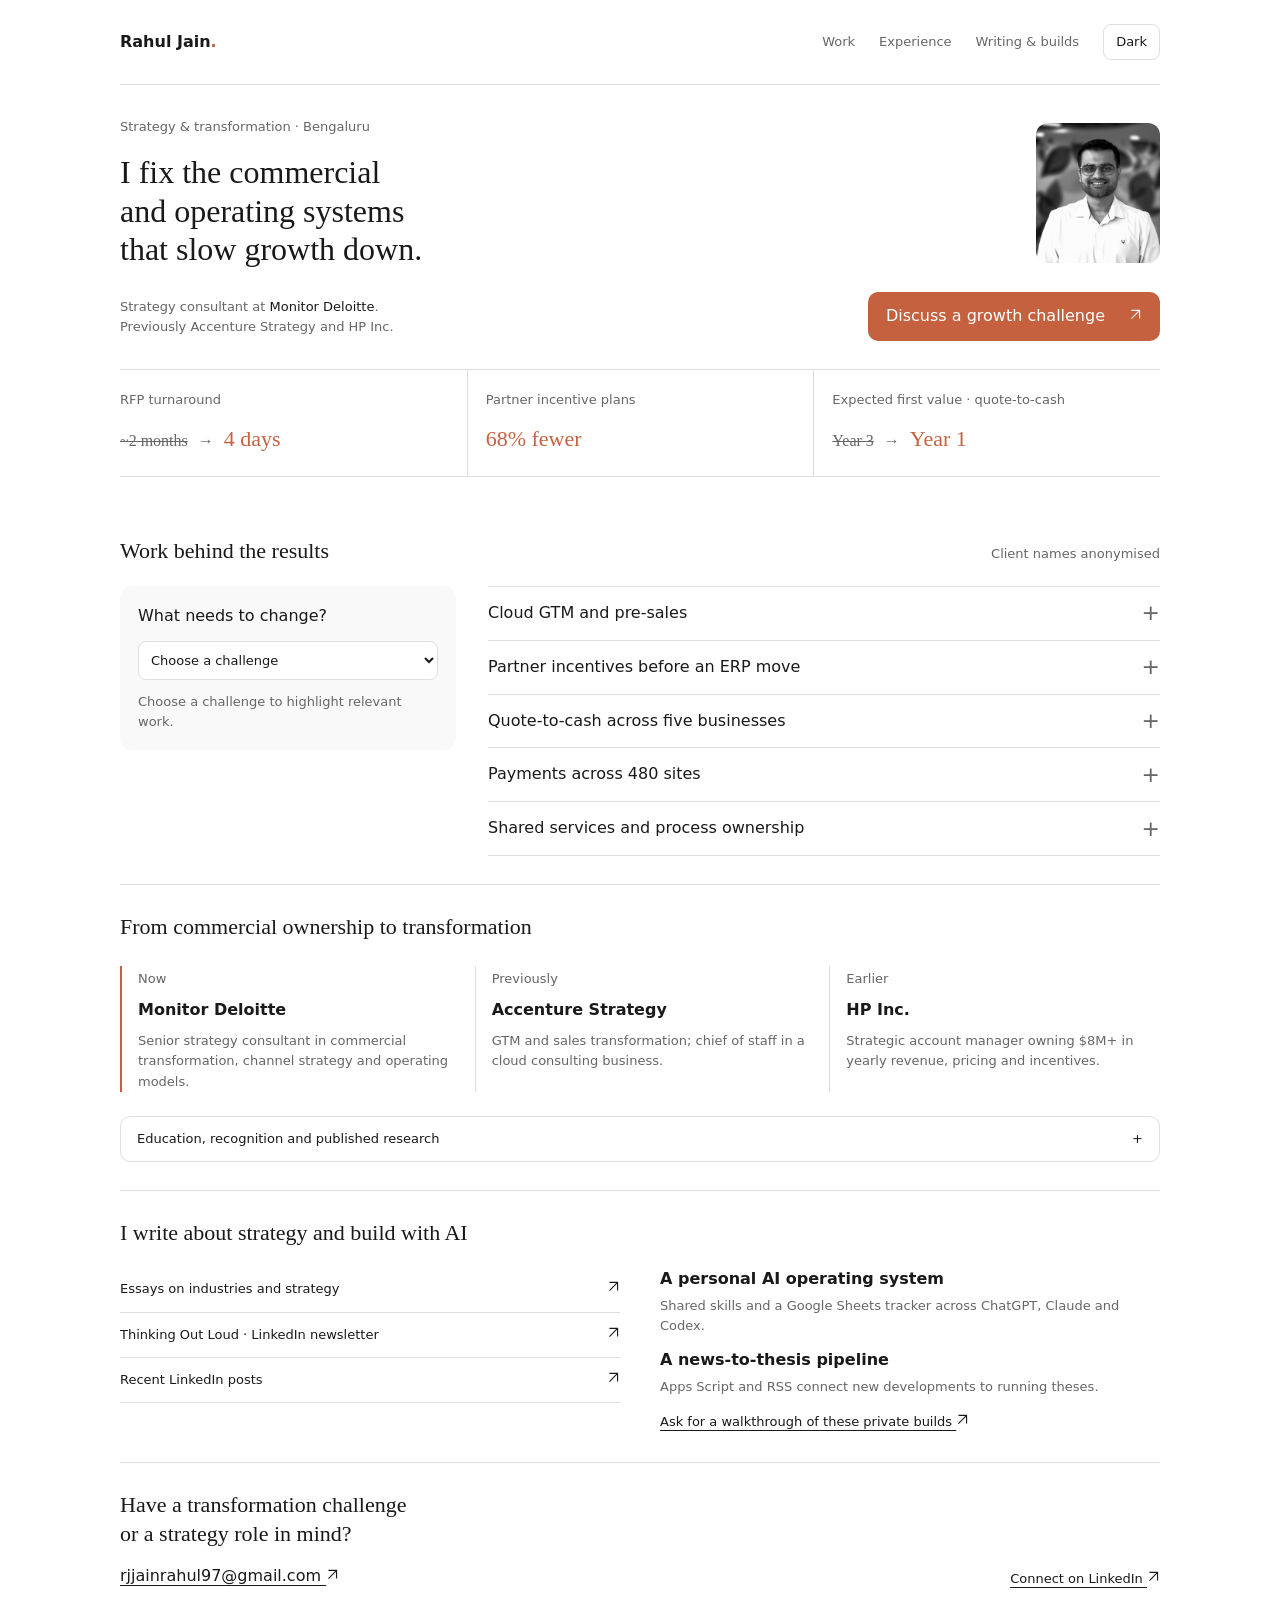
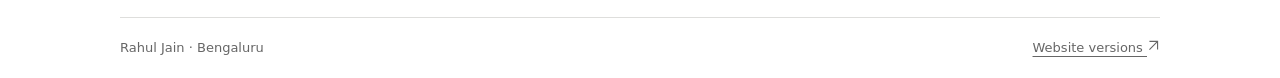
==== commit 433c921b: "Promote Grenade design to production and maintain earlier version archives" ====
--- a/index.html
+++ b/index.html
@@ -7,7 +7,7 @@
 <meta property="og:title" content="Rahul Jain | Strategy and transformation consultant">
 <meta property="og:description" content="Commercial and operating systems that help growth plans run. Explore selected work and get in touch.">
 <meta property="og:type" content="website"><meta property="og:image" content="https://rjjainrahul97.github.io/Profile.jpg">
-<meta name="theme-color" content="#ffffff"><meta name="robots" content="noindex,follow">
+<meta name="theme-color" content="#ffffff"><link rel="canonical" href="https://rjjainrahul97.github.io/">
 <link rel="icon" href="data:image/svg+xml,%3Csvg xmlns='http://www.w3.org/2000/svg' viewBox='0 0 64 64'%3E%3Crect width='64' height='64' rx='14' fill='%23c6613f'/%3E%3Ctext x='32' y='43' text-anchor='middle' font-size='32' fill='white' font-family='Georgia'%3ERJ%3C/text%3E%3C/svg%3E">
 <link rel="stylesheet" href="./styles.css"><script src="./app.js" defer></script>
 </head>
@@ -36,5 +36,5 @@
 </section>
 <section id="writing" class="section" aria-labelledby="writing-title"><h2 id="writing-title">I write about strategy and build with AI</h2><div class="writing-grid"><div><ul class="writing-links"><li><a href="https://rjjainrahul97.substack.com/">Essays on industries and strategy <span aria-hidden="true"><svg class="arrow" aria-hidden="true" viewBox="0 0 16 16" fill="none" stroke="currentColor" stroke-width="1.4"><path d="M3 13 13 3M3 3h10v10"/></svg></span></a></li><li><a href="https://www.linkedin.com/newsletters/following-the-sun-7413924830917619712/">Thinking Out Loud · LinkedIn newsletter <span aria-hidden="true"><svg class="arrow" aria-hidden="true" viewBox="0 0 16 16" fill="none" stroke="currentColor" stroke-width="1.4"><path d="M3 13 13 3M3 3h10v10"/></svg></span></a></li><li><a href="https://www.linkedin.com/in/rjjainrahul97/recent-activity/all/">Recent LinkedIn posts <span aria-hidden="true"><svg class="arrow" aria-hidden="true" viewBox="0 0 16 16" fill="none" stroke="currentColor" stroke-width="1.4"><path d="M3 13 13 3M3 3h10v10"/></svg></span></a></li></ul></div><div class="builds"><h3>A personal AI operating system</h3><p>Shared skills and a Google Sheets tracker across ChatGPT, Claude and Codex.</p><h3>A news-to-thesis pipeline</h3><p>Apps Script and RSS connect new developments to running theses.</p><a href="mailto:rjjainrahul97@gmail.com?subject=Walk%20me%20through%20your%20AI%20builds">Ask for a walkthrough of these private builds <svg class="arrow" aria-hidden="true" viewBox="0 0 16 16" fill="none" stroke="currentColor" stroke-width="1.4"><path d="M3 13 13 3M3 3h10v10"/></svg></a></div></div></section>
 <section id="contact" class="section contact" aria-labelledby="contact-title"><div><h2 id="contact-title">Have a transformation challenge or a strategy role in mind?</h2><a class="email" href="mailto:rjjainrahul97@gmail.com">rjjainrahul97@gmail.com <svg class="arrow" aria-hidden="true" viewBox="0 0 16 16" fill="none" stroke="currentColor" stroke-width="1.4"><path d="M3 13 13 3M3 3h10v10"/></svg></a></div><a href="https://www.linkedin.com/in/rjjainrahul97">Connect on LinkedIn <svg class="arrow" aria-hidden="true" viewBox="0 0 16 16" fill="none" stroke="currentColor" stroke-width="1.4"><path d="M3 13 13 3M3 3h10v10"/></svg></a></section>
-</main><footer class="wrap"><span>Rahul Jain · Bengaluru</span><a href="./review/">Compare website versions <svg class="arrow" aria-hidden="true" viewBox="0 0 16 16" fill="none" stroke="currentColor" stroke-width="1.4"><path d="M3 13 13 3M3 3h10v10"/></svg></a></footer>
+</main><footer class="wrap"><span>Rahul Jain · Bengaluru</span><a href="./review/">Website versions <svg class="arrow" aria-hidden="true" viewBox="0 0 16 16" fill="none" stroke="currentColor" stroke-width="1.4"><path d="M3 13 13 3M3 3h10v10"/></svg></a></footer>
 </body></html>
